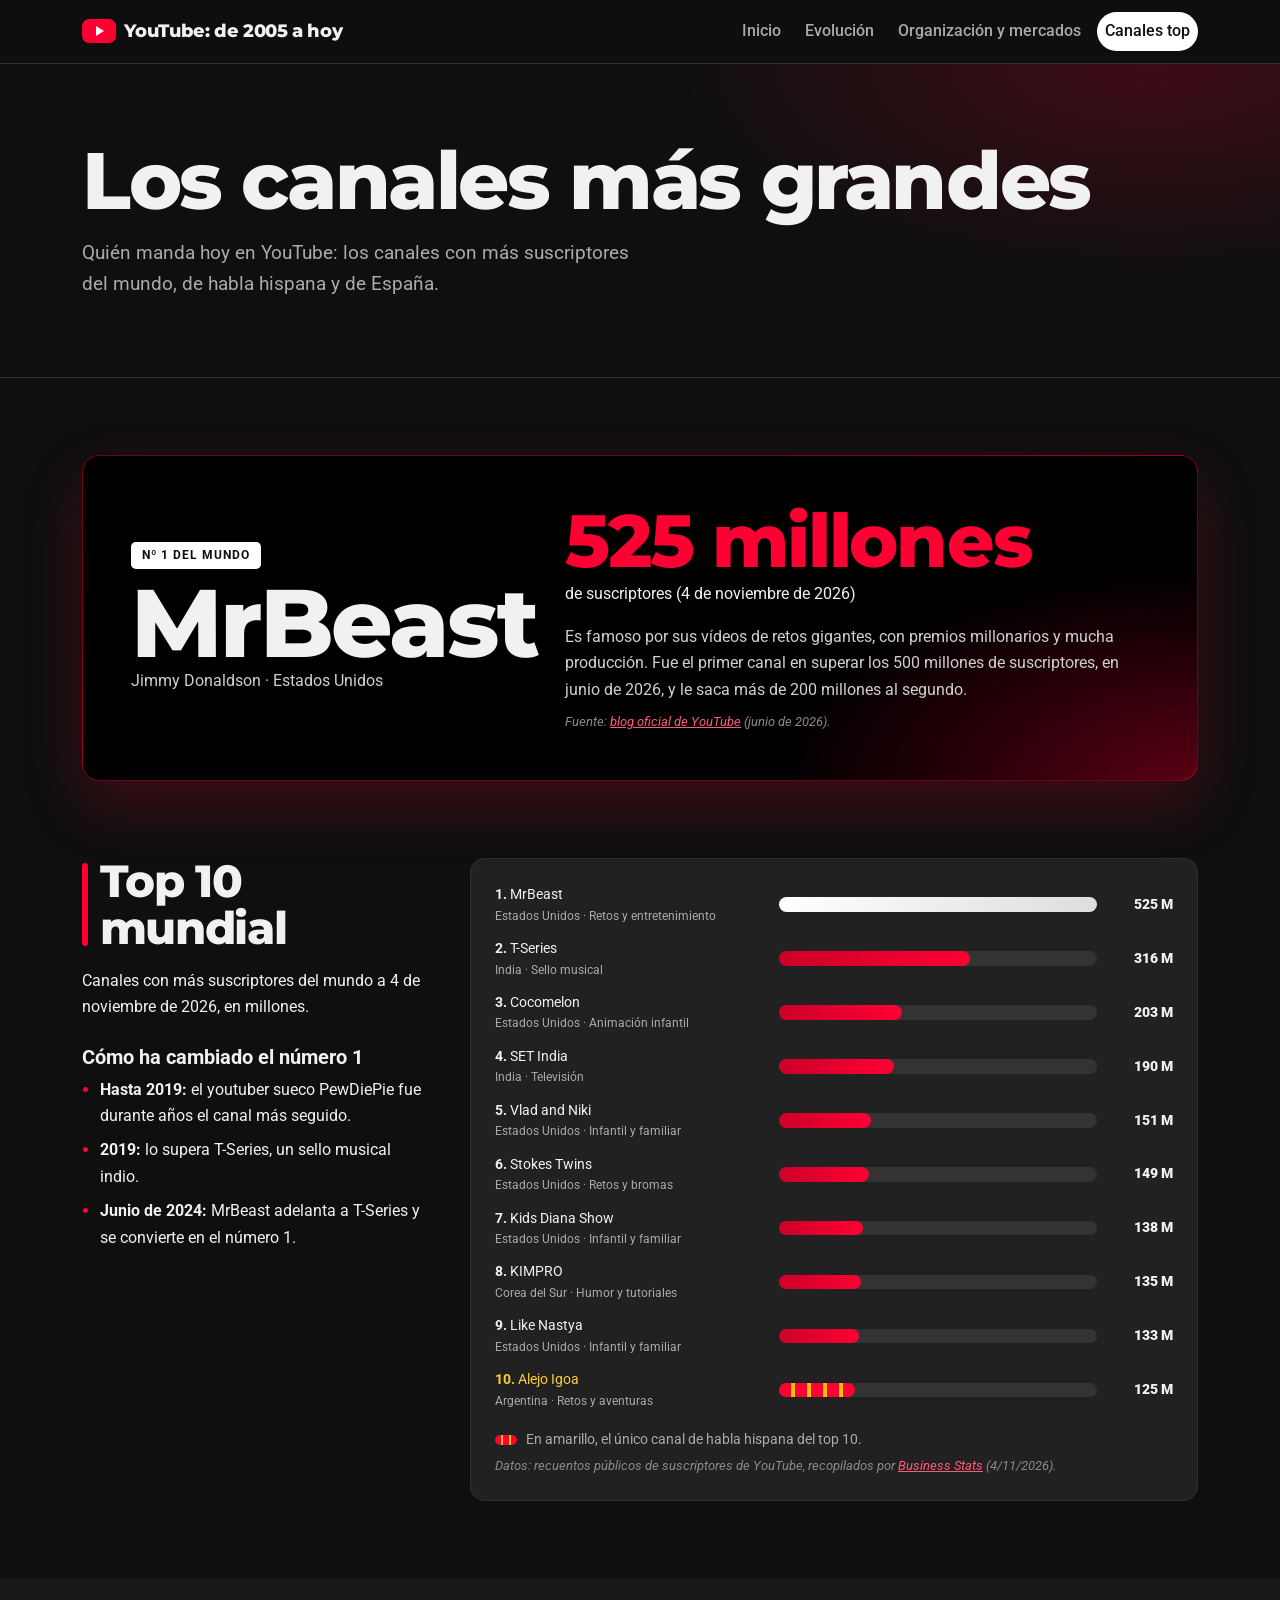
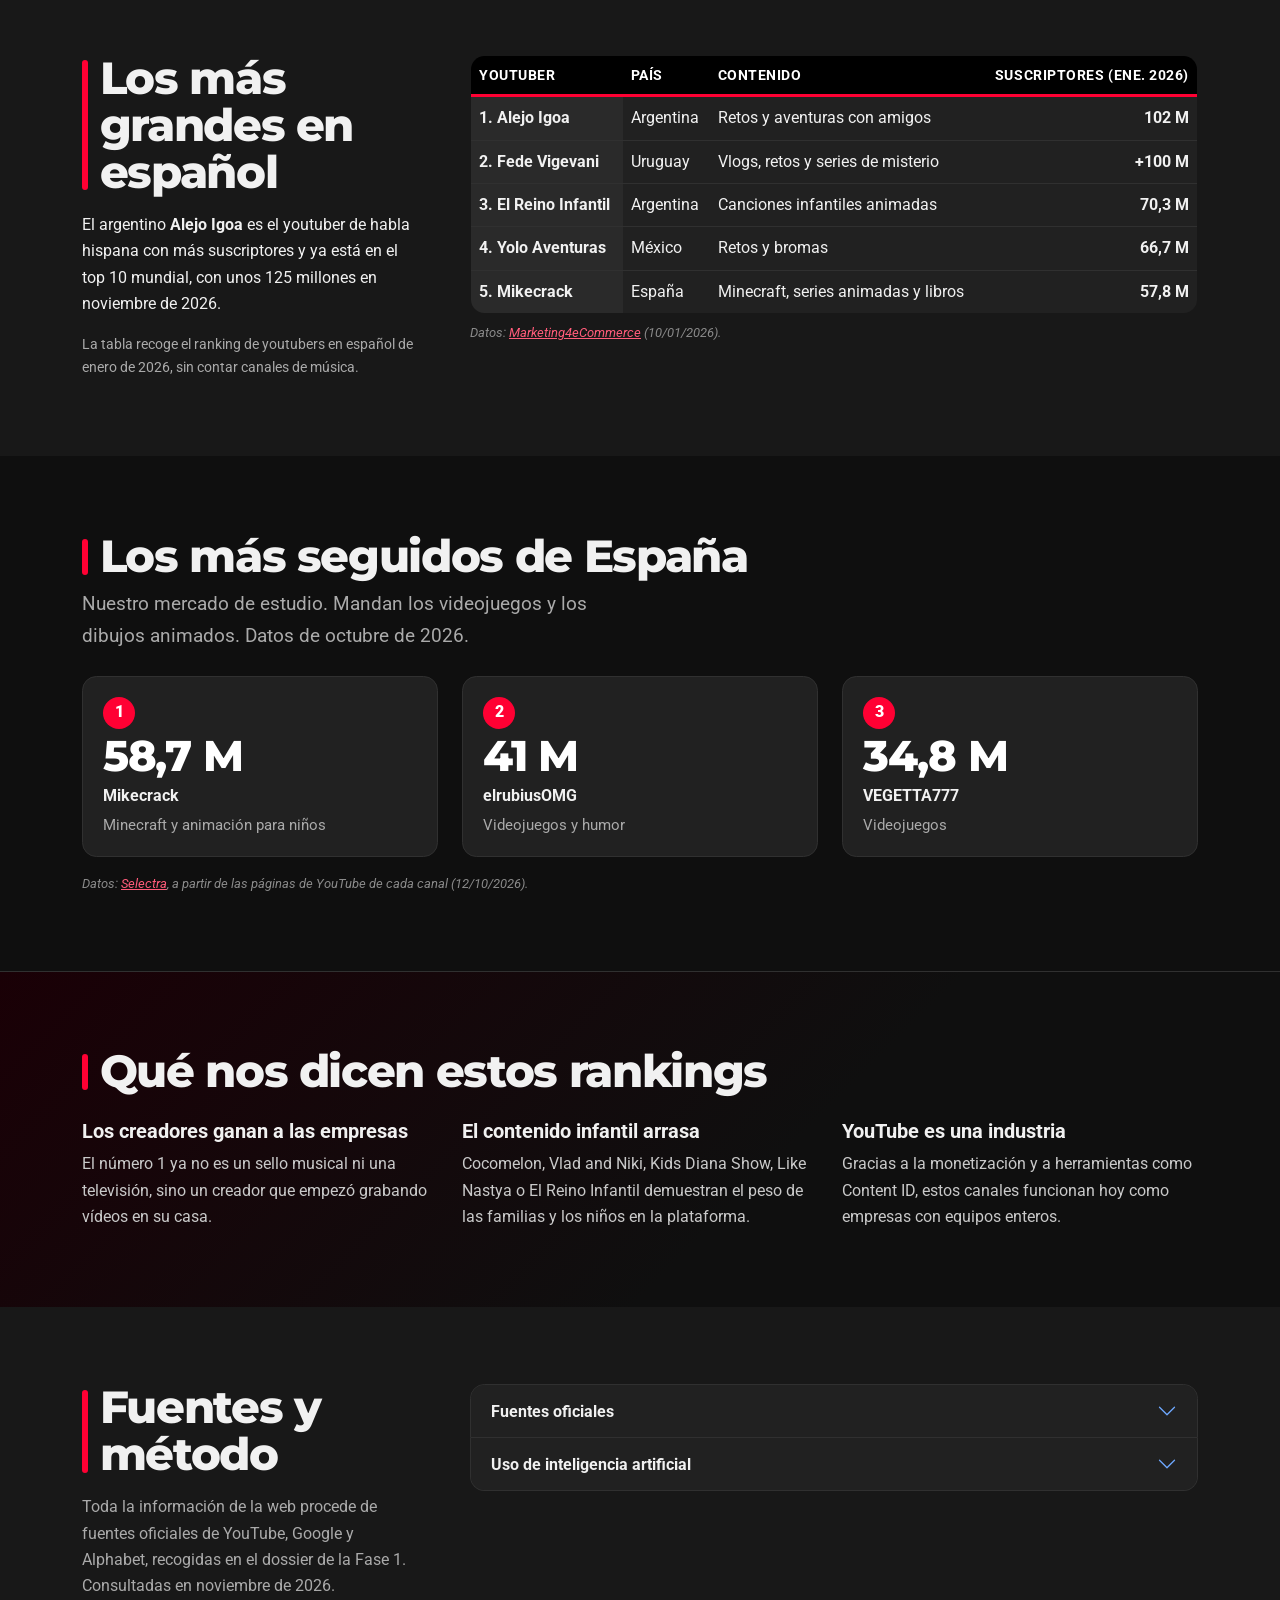
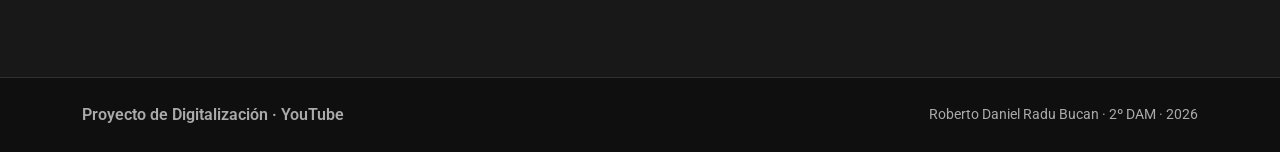
==== canales.html @ c30980f0 "Web del proyecto de Digitalización: YouTube de 2005 a hoy - Páginas: Inicio, Evolución, Organización" ====
<!doctype html>
<html lang="es" data-bs-theme="dark">
<head>
  <meta charset="utf-8">
  <meta name="viewport" content="width=device-width, initial-scale=1">
  <meta name="description" content="Los canales de YouTube con más suscriptores del mundo, en español y en España en 2026.">
  <title>Canales top | YouTube: de 2005 a hoy</title>
  <!-- Primero Bootstrap, después los estilos del proyecto. -->
  <link href="https://cdn.jsdelivr.net/npm/bootstrap@5.3.9/dist/css/bootstrap.min.css"
        rel="stylesheet" integrity="sha384-yEPZ7jP9S0QKiUQ0m3jjsO4ProIW7wvR9gXkI7JOGa2XVsw53Yke2bsdkBbjmmiX"
        crossorigin="anonymous">
  <!-- Tipografías: Montserrat para los titulares y Roboto (la de YouTube) para el texto. -->
  <link rel="preconnect" href="https://fonts.googleapis.com">
  <link rel="preconnect" href="https://fonts.gstatic.com" crossorigin>
  <link href="https://fonts.googleapis.com/css2?family=Montserrat:wght@700;800;900&family=Roboto:wght@400;500;700;900&display=swap" rel="stylesheet">
  <link rel="stylesheet" href="css/style.css">
</head>
<body class="d-flex flex-column min-vh-100">
  <a class="visually-hidden-focusable skip-link" href="#contenido">Saltar al contenido</a>

  <!-- Navegación común. Bootstrap controla el menú plegable en móviles. -->
  <nav class="navbar navbar-expand-md fixed-top site-nav" aria-label="Navegación principal">
    <div class="container">
      <a class="navbar-brand brand" href="index.html">
        <span class="brand-mark" aria-hidden="true"></span> YouTube: de 2005 a hoy
      </a>
      <button class="navbar-toggler" type="button" data-bs-toggle="collapse"
              data-bs-target="#menuPrincipal" aria-controls="menuPrincipal"
              aria-expanded="false" aria-label="Mostrar u ocultar la navegación">
        <span class="navbar-toggler-icon"></span>
      </button>
      <div class="collapse navbar-collapse" id="menuPrincipal">
        <ul class="navbar-nav ms-auto gap-md-2">
          <li class="nav-item"><a class="nav-link" href="index.html">Inicio</a></li>
          <li class="nav-item"><a class="nav-link" href="evolucion.html">Evolución</a></li>
          <li class="nav-item"><a class="nav-link" href="organizacion.html">Organización y mercados</a></li>
          <li class="nav-item"><a class="nav-link active" href="canales.html" aria-current="page">Canales top</a></li>
        </ul>
      </div>
    </div>
  </nav>

  <main id="contenido" tabindex="-1">
    <header class="page-intro">
      <div class="container">
        <h1 class="page-title">Los canales más grandes</h1>
        <p class="intro mb-0">
          Quién manda hoy en YouTube: los canales con más suscriptores del mundo, de habla hispana y de España.
        </p>
      </div>
    </header>

    <!-- Número 1 del mundo. -->
    <section class="section-space pb-0" aria-labelledby="titulo-top1">
      <div class="container">
        <div class="top1-card">
          <div class="row g-4 align-items-center">
            <div class="col-lg-5">
              <p class="eyebrow eyebrow-light mb-2">Nº 1 del mundo</p>
              <h2 id="titulo-top1" class="top1-name">MrBeast</h2>
              <p class="top1-sub mb-0">Jimmy Donaldson · Estados Unidos</p>
            </div>
            <div class="col-lg-7">
              <p class="top1-number mb-1">525 millones</p>
              <p class="mb-3">de suscriptores (4 de noviembre de 2026)</p>
              <p class="mb-0 top1-text">
                Es famoso por sus vídeos de retos gigantes, con premios millonarios y mucha producción. Fue el primer canal
                en superar los 500 millones de suscriptores, en junio de 2026, y le saca más de 200 millones al segundo.
              </p>
              <p class="stat-source mt-2 mb-0">Fuente: <a href="https://blog.youtube/creator-and-artist-stories/mrbeast-500-million-youtube-subscribers/" target="_blank" rel="noopener">blog oficial de YouTube</a> (junio de 2026).</p>
            </div>
          </div>
        </div>
      </div>
    </section>

    <!-- Top 10 mundial. -->
    <section class="section-space" aria-labelledby="titulo-mundo">
      <div class="container">
        <div class="row g-4 g-lg-5">
          <div class="col-lg-4">
            <h2 id="titulo-mundo" class="section-title mb-3">Top 10 mundial</h2>
            <p>Canales con más suscriptores del mundo a 4 de noviembre de 2026, en millones.</p>
            <h3 class="h5 fw-bold mt-4">Cómo ha cambiado el número 1</h3>
            <ul class="history-list">
              <li><b>Hasta 2019:</b> el youtuber sueco PewDiePie fue durante años el canal más seguido.</li>
              <li><b>2019:</b> lo supera T-Series, un sello musical indio.</li>
              <li><b>Junio de 2024:</b> MrBeast adelanta a T-Series y se convierte en el número 1.</li>
            </ul>
          </div>
          <div class="col-lg-8">
            <div class="chart-card">
            <div class="bar-row bar-row-wide bar-top">
              <span class="bar-label"><b>1.</b> MrBeast <small>Estados Unidos · Retos y entretenimiento</small></span>
              <div class="bar-track" role="img" aria-label="MrBeast: 525 millones"><div class="bar-fill" style="width:100.0%"></div></div>
              <span class="bar-value">525 M</span>
            </div>
            <div class="bar-row bar-row-wide">
              <span class="bar-label"><b>2.</b> T-Series <small>India · Sello musical</small></span>
              <div class="bar-track" role="img" aria-label="T-Series: 316 millones"><div class="bar-fill" style="width:60.2%"></div></div>
              <span class="bar-value">316 M</span>
            </div>
            <div class="bar-row bar-row-wide">
              <span class="bar-label"><b>3.</b> Cocomelon <small>Estados Unidos · Animación infantil</small></span>
              <div class="bar-track" role="img" aria-label="Cocomelon: 203 millones"><div class="bar-fill" style="width:38.7%"></div></div>
              <span class="bar-value">203 M</span>
            </div>
            <div class="bar-row bar-row-wide">
              <span class="bar-label"><b>4.</b> SET India <small>India · Televisión</small></span>
              <div class="bar-track" role="img" aria-label="SET India: 190 millones"><div class="bar-fill" style="width:36.2%"></div></div>
              <span class="bar-value">190 M</span>
            </div>
            <div class="bar-row bar-row-wide">
              <span class="bar-label"><b>5.</b> Vlad and Niki <small>Estados Unidos · Infantil y familiar</small></span>
              <div class="bar-track" role="img" aria-label="Vlad and Niki: 151 millones"><div class="bar-fill" style="width:28.8%"></div></div>
              <span class="bar-value">151 M</span>
            </div>
            <div class="bar-row bar-row-wide">
              <span class="bar-label"><b>6.</b> Stokes Twins <small>Estados Unidos · Retos y bromas</small></span>
              <div class="bar-track" role="img" aria-label="Stokes Twins: 149 millones"><div class="bar-fill" style="width:28.4%"></div></div>
              <span class="bar-value">149 M</span>
            </div>
            <div class="bar-row bar-row-wide">
              <span class="bar-label"><b>7.</b> Kids Diana Show <small>Estados Unidos · Infantil y familiar</small></span>
              <div class="bar-track" role="img" aria-label="Kids Diana Show: 138 millones"><div class="bar-fill" style="width:26.3%"></div></div>
              <span class="bar-value">138 M</span>
            </div>
            <div class="bar-row bar-row-wide">
              <span class="bar-label"><b>8.</b> KIMPRO <small>Corea del Sur · Humor y tutoriales</small></span>
              <div class="bar-track" role="img" aria-label="KIMPRO: 135 millones"><div class="bar-fill" style="width:25.7%"></div></div>
              <span class="bar-value">135 M</span>
            </div>
            <div class="bar-row bar-row-wide">
              <span class="bar-label"><b>9.</b> Like Nastya <small>Estados Unidos · Infantil y familiar</small></span>
              <div class="bar-track" role="img" aria-label="Like Nastya: 133 millones"><div class="bar-fill" style="width:25.3%"></div></div>
              <span class="bar-value">133 M</span>
            </div>
            <div class="bar-row bar-row-wide bar-es">
              <span class="bar-label"><b>10.</b> Alejo Igoa <small>Argentina · Retos y aventuras</small></span>
              <div class="bar-track" role="img" aria-label="Alejo Igoa: 125 millones"><div class="bar-fill" style="width:23.8%"></div></div>
              <span class="bar-value">125 M</span>
            </div>
              <p class="small text-muted-ink mt-3 mb-1"><span class="legend-es" aria-hidden="true"></span> En amarillo, el único canal de habla hispana del top 10.</p>
              <p class="stat-source mb-0">Datos: recuentos públicos de suscriptores de YouTube, recopilados por <a href="https://businesstats.com/?p=7546" target="_blank" rel="noopener">Business Stats</a> (4/11/2026).</p>
            </div>
          </div>
        </div>
      </div>
    </section>

    <!-- Habla hispana. -->
    <section class="section-space section-alt" aria-labelledby="titulo-es">
      <div class="container">
        <div class="row g-4 g-lg-5">
          <div class="col-lg-4">
            <h2 id="titulo-es" class="section-title mb-3">Los más grandes en español</h2>
            <p>
              El argentino <b>Alejo Igoa</b> es el youtuber de habla hispana con más suscriptores y ya está en el top 10 mundial,
              con unos 125 millones en noviembre de 2026.
            </p>
            <p class="small text-muted-ink mb-0">La tabla recoge el ranking de youtubers en español de enero de 2026, sin contar canales de música.</p>
          </div>
          <div class="col-lg-8">
            <div class="table-responsive">
              <table class="table compare-table align-middle mb-0">
                <thead><tr><th scope="col">Youtuber</th><th scope="col">País</th><th scope="col">Contenido</th><th scope="col" class="text-end">Suscriptores (ene. 2026)</th></tr></thead>
                <tbody>
              <tr><th scope="row">1. Alejo Igoa</th><td>Argentina</td><td>Retos y aventuras con amigos</td><td class="text-end fw-bold">102 M</td></tr>
              <tr><th scope="row">2. Fede Vigevani</th><td>Uruguay</td><td>Vlogs, retos y series de misterio</td><td class="text-end fw-bold">+100 M</td></tr>
              <tr><th scope="row">3. El Reino Infantil</th><td>Argentina</td><td>Canciones infantiles animadas</td><td class="text-end fw-bold">70,3 M</td></tr>
              <tr><th scope="row">4. Yolo Aventuras</th><td>México</td><td>Retos y bromas</td><td class="text-end fw-bold">66,7 M</td></tr>
              <tr><th scope="row">5. Mikecrack</th><td>España</td><td>Minecraft, series animadas y libros</td><td class="text-end fw-bold">57,8 M</td></tr>
                </tbody>
              </table>
            </div>
            <p class="stat-source mt-2 mb-0">Datos: <a href="https://marketing4ecommerce.net/top-los-youtubers-en-espanol-con-mas-seguidores-2/" target="_blank" rel="noopener">Marketing4eCommerce</a> (10/01/2026).</p>
          </div>
        </div>
      </div>
    </section>

    <!-- España. -->
    <section class="section-space" aria-labelledby="titulo-espana">
      <div class="container">
        <h2 id="titulo-espana" class="section-title mb-2">Los más seguidos de España</h2>
        <p class="intro mb-4">Nuestro mercado de estudio. Mandan los videojuegos y los dibujos animados. Datos de octubre de 2026.</p>
        <div class="row row-cols-1 row-cols-md-3 g-3 g-lg-4">
          <div class="col">
            <div class="stat-card h-100"><span class="rank-pill">1</span><span class="stat-value">58,7 M</span><span class="fw-bold">Mikecrack</span><span class="stat-label">Minecraft y animación para niños</span></div>
          </div>
          <div class="col">
            <div class="stat-card h-100"><span class="rank-pill">2</span><span class="stat-value">41 M</span><span class="fw-bold">elrubiusOMG</span><span class="stat-label">Videojuegos y humor</span></div>
          </div>
          <div class="col">
            <div class="stat-card h-100"><span class="rank-pill">3</span><span class="stat-value">34,8 M</span><span class="fw-bold">VEGETTA777</span><span class="stat-label">Videojuegos</span></div>
          </div>
        </div>
        <p class="stat-source mt-3 mb-0">Datos: <a href="https://selectra.es/internet-telefono/noticias/youtube-2026-espana-canales-mas-suscriptores" target="_blank" rel="noopener">Selectra</a>, a partir de las páginas de YouTube de cada canal (12/10/2026).</p>
      </div>
    </section>

    <!-- Conclusión relacionada con el proyecto. -->
    <section class="section-space section-dark" aria-labelledby="titulo-claves">
      <div class="container">
        <h2 id="titulo-claves" class="section-title mb-4">Qué nos dicen estos rankings</h2>
        <div class="row row-cols-1 row-cols-md-3 g-4">
          <div class="col"><h3 class="h5 fw-bold">Los creadores ganan a las empresas</h3><p class="mb-0">El número 1 ya no es un sello musical ni una televisión, sino un creador que empezó grabando vídeos en su casa.</p></div>
          <div class="col"><h3 class="h5 fw-bold">El contenido infantil arrasa</h3><p class="mb-0">Cocomelon, Vlad and Niki, Kids Diana Show, Like Nastya o El Reino Infantil demuestran el peso de las familias y los niños en la plataforma.</p></div>
          <div class="col"><h3 class="h5 fw-bold">YouTube es una industria</h3><p class="mb-0">Gracias a la monetización y a herramientas como Content ID, estos canales funcionan hoy como empresas con equipos enteros.</p></div>
        </div>
      </div>
    </section>

    <!-- Fuentes y uso de la IA (antes en fuentes.html), plegados para no alargar la página. -->
    <section id="fuentes" class="section-space section-alt" aria-labelledby="titulo-fuentes">
      <div class="container">
        <div class="row g-4 g-lg-5">
          <div class="col-lg-4">
            <h2 id="titulo-fuentes" class="section-title mb-3">Fuentes y método</h2>
            <p class="text-muted-ink mb-0">
              Toda la información de la web procede de fuentes oficiales de YouTube, Google y Alphabet, recogidas en el
              dossier de la Fase 1. Consultadas en noviembre de 2026.
            </p>
          </div>
          <div class="col-lg-8">
            <div class="accordion service-accordion" id="acordeonFuentes">
              <div class="accordion-item">
                <h3 class="accordion-header">
                  <button class="accordion-button collapsed" type="button" data-bs-toggle="collapse"
                          data-bs-target="#panelFuentes" aria-expanded="false" aria-controls="panelFuentes">
                    Fuentes oficiales
                  </button>
                </h3>
                <div id="panelFuentes" class="accordion-collapse collapse" data-bs-parent="#acordeonFuentes">
                  <div class="accordion-body p-0">
                    <div class="table-responsive">
                      <table class="table compare-table align-middle mb-0">
                        <thead><tr><th scope="col">Nº</th><th scope="col">Fuente</th><th scope="col">Usada para</th></tr></thead>
                        <tbody>
                          <tr><td>F1</td><td><a href="https://about.youtube/" target="_blank" rel="noopener">About YouTube</a></td><td>Misión y productos</td></tr>
                          <tr><td>F2</td><td><a href="https://www.youtube.com/howyoutubeworks/" target="_blank" rel="noopener">How YouTube Works</a></td><td>Funcionamiento, políticas y recomendaciones</td></tr>
                          <tr><td>F3</td><td><a href="https://blog.youtube/press/" target="_blank" rel="noopener">Blog oficial de YouTube – Prensa</a></td><td>Países e idiomas</td></tr>
                          <tr><td>F4</td><td><a href="https://support.google.com/youtube/answer/2797370?hl=es" target="_blank" rel="noopener">Ayuda de YouTube – Cómo funciona Content ID</a></td><td>Hito Content ID</td></tr>
                          <tr><td>F5</td><td><a href="https://www.youtube.com/howyoutubeworks/copyright/" target="_blank" rel="noopener">How YouTube Works – Copyright</a></td><td>Hito Content ID</td></tr>
                          <tr><td>F6</td><td><a href="http://youtube-eng.googleblog.com/2015/01/youtube-now-defaults-to-html5_27.html" target="_blank" rel="noopener">YouTube Engineering Blog – YouTube now defaults to HTML5 (2015)</a></td><td>Hito HTML5</td></tr>
                          <tr><td>F7</td><td><a href="https://research.google/pubs/deep-neural-networks-for-youtube-recommendations/" target="_blank" rel="noopener">Google Research – Deep Neural Networks for YouTube Recommendations</a></td><td>Hito recomendaciones con IA</td></tr>
                          <tr><td>F8</td><td><a href="https://blog.youtube/news-and-events/building-youtube-shorts/" target="_blank" rel="noopener">Blog oficial de YouTube – Building YouTube Shorts (2020)</a></td><td>Hito Shorts</td></tr>
                          <tr><td>F9</td><td><a href="https://www.youtube.com/watch?v=jNQXAC9IVRw" target="_blank" rel="noopener">Primer vídeo: «Me at the zoo» (2005)</a></td><td>Orígenes</td></tr>
                          <tr><td>F10</td><td><a href="https://youtu.be/qlzSMFWs0xQ" target="_blank" rel="noopener">Vídeo oficial de YouTube Creators</a></td><td>Servicio actual</td></tr>
                          <tr><td>F11</td><td><a href="https://www.sec.gov/Archives/edgar/data/1652044/000165204426000018/goog-20251231.htm" target="_blank" rel="noopener">Alphabet – Informe anual (Form 10-K), ejercicio 2025</a></td><td>Ingresos por región</td></tr>
                          <tr><td>F12</td><td><a href="https://blog.youtube/creator-and-artist-stories/mrbeast-500-million-youtube-subscribers/" target="_blank" rel="noopener">Blog oficial de YouTube – MrBeast, 500 millones (2026)</a></td><td>Canales top</td></tr>
                        </tbody>
                      </table>
                    </div>
                  </div>
                </div>
              </div>
              <div class="accordion-item">
                <h3 class="accordion-header">
                  <button class="accordion-button collapsed" type="button" data-bs-toggle="collapse"
                          data-bs-target="#panelIA" aria-expanded="false" aria-controls="panelIA">
                    Uso de inteligencia artificial
                  </button>
                </h3>
                <div id="panelIA" class="accordion-collapse collapse" data-bs-parent="#acordeonFuentes">
                  <div class="accordion-body">
                    <p>La infografía y los dos esquemas se generaron con NotebookLM a partir de las fuentes oficiales y de la tabla de hitos del dossier.</p>
                    <ol class="method-list mb-0">
                      <li><strong>Cargar las fuentes.</strong> Se creó un cuaderno de NotebookLM con las fuentes oficiales y el dossier.</li>
                      <li><strong>Generar.</strong> Se pidió cada recurso en español, con estilo legible y sin añadir datos que no estuvieran en las fuentes.</li>
                      <li><strong>Revisar.</strong> Se compararon fechas, nombres y cifras con el dossier. La IA mezcló fechas, añadió adjetivos y datos que no estaban en las fuentes, cometió erratas y llegó a poner un año imposible (2036).</li>
                      <li><strong>Corregir y regenerar.</strong> Se ajustaron los prompts y se regeneró cada recurso hasta que coincidió con la información verificada.</li>
                    </ol>
                  </div>
                </div>
              </div>
            </div>
          </div>
        </div>
      </div>
    </section>
  </main>

  <!-- Pie común a todas las páginas. -->
  <footer class="site-footer mt-auto">
    <div class="container d-flex flex-wrap align-items-center justify-content-between gap-2">
      <span class="fw-semibold">Proyecto de Digitalización · YouTube</span>
      <small>Roberto Daniel Radu Bucan · 2º DAM · 2026</small>
    </div>
  </footer>

  <!-- El bundle activa los componentes con atributos data-bs-*. -->
  <script src="https://cdn.jsdelivr.net/npm/bootstrap@5.3.9/dist/js/bootstrap.bundle.min.js"
          integrity="sha384-WyOxWvTyr1QaMPfiPJSv76iReVthorl5uWlFtZPyK0IEB0hGzo9y5Bp9mYanr8Bu"
          crossorigin="anonymous"></script>
</body>
</html>
---- css/style.css ----
/* =========================================================
   Tema «YouTube modo oscuro» para el proyecto de YouTube.
   Basado en la plantilla de la asignatura (Bootstrap 5.3).
   ========================================================= */
:root {
  --bg: #0f0f0f;          /* Fondo principal, como la app de YouTube en modo oscuro */
  --bg-2: #181818;        /* Fondo de secciones alternas */
  --card: #212121;        /* Tarjetas */
  --card-2: #2a2a2a;
  --ink: #f1f1f1;         /* Texto principal */
  --muted: #aaaaaa;       /* Texto secundario */
  --accent: #ff0033;      /* Rojo YouTube */
  --accent-dark: #cc0029;
  --border: #303030;
  --nav-height: 4rem;
  --font-text: "Roboto", system-ui, sans-serif;
  --font-display: "Montserrat", "Roboto", system-ui, sans-serif;
  --bs-body-bg: var(--bg);
  --bs-body-color: var(--ink);
}

body {
  padding-top: var(--nav-height);
  background: var(--bg);
  color: var(--ink);
  font-family: var(--font-text);
  line-height: 1.65;
}

a {
  color: #ff5c7a;
}

:focus-visible {
  outline: 3px solid var(--accent);
  outline-offset: 3px;
}

.skip-link {
  position: fixed;
  z-index: 1040;
  top: .5rem;
  left: .5rem;
  padding: .5rem 1rem;
  background: var(--accent);
  color: #fff;
}

/* ---------- Navegación ---------- */
.site-nav {
  min-height: var(--nav-height);
  background: rgb(15 15 15 / 92%);
  backdrop-filter: blur(10px);
  border-bottom: 1px solid var(--border);
}

.brand {
  display: inline-flex;
  align-items: center;
  gap: .55rem;
  color: var(--ink);
  font-family: var(--font-display);
  font-size: 1.15rem;
  font-weight: 800;
  letter-spacing: -.02em;
}

.brand:hover {
  color: #fff;
}

.brand-mark {
  position: relative;
  width: 2.1rem;
  height: 1.5rem;
  border-radius: .45rem;
  background: var(--accent);
}

.brand-mark::after {
  content: "";
  position: absolute;
  top: 50%;
  left: 54%;
  transform: translate(-50%, -50%);
  border-style: solid;
  border-width: .32rem 0 .32rem .55rem;
  border-color: transparent transparent transparent #fff;
}

.site-nav .nav-link {
  padding: .4rem .95rem;
  border-radius: 2rem;
  color: var(--muted);
  font-weight: 500;
}

.site-nav .nav-link:hover {
  background: var(--card-2);
  color: #fff;
}

.site-nav .nav-link.active {
  background: #fff;
  color: #0f0f0f;
}

.site-nav .navbar-toggler {
  border-color: var(--border);
}

.site-nav .navbar-toggler:focus-visible {
  outline: 3px solid var(--accent);
  outline-offset: 2px;
  box-shadow: none;
}

.site-footer {
  padding-block: 1.5rem;
  border-top: 1px solid var(--border);
  background: var(--bg);
  color: var(--muted);
}

/* ---------- Tipografía ---------- */
.hero-title,
.page-title,
.section-title,
.top1-name,
.stat-value,
.top1-number {
  font-family: var(--font-display);
  font-weight: 800;
  letter-spacing: -.03em;
}

.section-title {
  position: relative;
  padding-left: 1.1rem;
  font-size: clamp(1.9rem, 4vw, 2.8rem);
  line-height: 1.05;
}

/* Barra roja a la izquierda de cada título de sección. */
.section-title::before {
  content: "";
  position: absolute;
  top: .12em;
  bottom: .12em;
  left: 0;
  width: .35rem;
  border-radius: .2rem;
  background: var(--accent);
}

.intro {
  max-width: 52ch;
  color: var(--muted);
  font-size: clamp(1.05rem, 1.8vw, 1.2rem);
}

.eyebrow {
  display: inline-block;
  padding: .2rem .7rem;
  border-radius: .3rem;
  background: var(--accent);
  color: #fff;
  font-size: .78rem;
  font-weight: 700;
  letter-spacing: .08em;
  text-transform: uppercase;
}

.eyebrow-light {
  background: #fff;
  color: #0f0f0f;
}

.text-muted-ink {
  color: var(--muted);
}

/* ---------- Hero ---------- */
.hero {
  position: relative;
  overflow: hidden;
  padding-block: clamp(3rem, 7vw, 6.5rem);
  background:
    radial-gradient(60rem 30rem at 85% 10%, rgb(255 0 51 / 22%), transparent 60%),
    var(--bg);
}

.hero-title {
  margin: 0;
  font-size: clamp(2.6rem, 5.4vw, 4.4rem);
  line-height: .98;
}

.hero-title span {
  color: var(--accent);
}

.hero-media {
  overflow: hidden;
  border-radius: .9rem;
  background: #000;
  box-shadow: 0 25px 60px rgb(255 0 51 / 18%), 0 0 0 1px var(--border);
}

.hero-media img {
  display: block;
  width: 100%;
  aspect-ratio: 16 / 9;
  object-fit: cover;
}

/* Imitación de la barra del reproductor. */
.player-bar {
  display: flex;
  align-items: center;
  gap: .75rem;
  padding: .65rem .9rem;
  background: #000;
  color: #ddd;
  font-size: .8rem;
}

.player-bar::before {
  content: "";
  border-style: solid;
  border-width: .4rem 0 .4rem .65rem;
  border-color: transparent transparent transparent #fff;
}

.player-progress {
  position: relative;
  flex: 1;
  height: .25rem;
  border-radius: 1rem;
  background: #444;
}

.player-progress::before {
  content: "";
  position: absolute;
  inset: 0 22% 0 0;
  border-radius: 1rem;
  background: var(--accent);
}

.player-progress::after {
  content: "";
  position: absolute;
  top: 50%;
  left: 78%;
  width: .8rem;
  height: .8rem;
  border-radius: 50%;
  background: var(--accent);
  transform: translate(-50%, -50%);
}

/* Chips de filtro, como los de la página de inicio de YouTube. */
.chips {
  display: flex;
  flex-wrap: wrap;
  gap: .5rem;
}

.chips a {
  display: inline-block;
  padding: .35rem .9rem;
  border-radius: .5rem;
  background: var(--card-2);
  color: var(--ink);
  font-size: .9rem;
  font-weight: 500;
  text-decoration: none;
}

.chips a:hover {
  background: #fff;
  color: #0f0f0f;
}

/* ---------- Botones ---------- */
.btn-accent {
  --bs-btn-color: #fff;
  --bs-btn-bg: var(--accent);
  --bs-btn-border-color: var(--accent);
  --bs-btn-hover-color: #fff;
  --bs-btn-hover-bg: var(--accent-dark);
  --bs-btn-hover-border-color: var(--accent-dark);
  --bs-btn-active-color: #fff;
  --bs-btn-active-bg: var(--accent-dark);
  --bs-btn-active-border-color: var(--accent-dark);
  --bs-btn-focus-shadow-rgb: 255, 0, 51;
  --bs-btn-font-weight: 700;
  padding: .65rem 1.3rem;
  border-radius: 2rem;
}

.btn-ghost {
  --bs-btn-color: var(--ink);
  --bs-btn-border-color: #555;
  --bs-btn-hover-color: #0f0f0f;
  --bs-btn-hover-bg: #fff;
  --bs-btn-hover-border-color: #fff;
  --bs-btn-font-weight: 500;
  padding: .65rem 1.3rem;
  border-radius: 2rem;
}

.btn-accent span {
  margin-inline-start: .35rem;
}

/* ---------- Secciones ---------- */
.section-space {
  padding-block: clamp(2.75rem, 6vw, 5rem);
}

.section-alt {
  background: var(--bg-2);
}

.section-dark {
  background: linear-gradient(135deg, #1a0006, #0f0f0f 60%);
  border-top: 1px solid var(--border);
}

.section-dark p {
  color: #c9c9c9;
}

.page-intro {
  padding-block: clamp(3rem, 6vw, 5rem);
  border-bottom: 1px solid var(--border);
  background:
    radial-gradient(50rem 22rem at 90% 0%, rgb(255 0 51 / 20%), transparent 60%),
    var(--bg);
}

.page-title {
  margin-bottom: 1rem;
  font-size: clamp(2.8rem, 7vw, 5rem);
  line-height: 1;
}

/* ---------- Tarjetas ---------- */
.service-card {
  --bs-card-bg: var(--card);
  --bs-card-border-color: var(--border);
  --bs-card-border-radius: .9rem;
  --bs-card-color: var(--ink);
}

.service-card {
  transition: transform .2s ease, box-shadow .2s ease;
}

.service-card:hover {
  transform: translateY(-4px);
  box-shadow: 0 12px 30px rgb(0 0 0 / 45%), inset 0 3px 0 var(--accent);
}

.service-card p {
  color: var(--muted);
}

.service-card strong {
  color: var(--ink);
}

.stat-card {
  display: flex;
  flex-direction: column;
  gap: .35rem;
  padding: 1.25rem;
  border: 1px solid var(--border);
  border-radius: .9rem;
  background: var(--card);
}

.stat-value {
  color: #fff;
  font-size: clamp(2rem, 3.4vw, 2.7rem);
  line-height: 1;
}

.stat-label {
  color: var(--muted);
  font-size: .93rem;
  line-height: 1.4;
}

.stat-source {
  color: #8a8a8a;
  font-size: .8rem;
  font-style: italic;
}

.stat-spain {
  background: linear-gradient(135deg, rgb(170 21 27 / 35%), rgb(241 191 0 / 20%)), var(--card);
}

.mission {
  padding: 1.25rem 1.5rem;
  border: 1px solid var(--border);
  border-left: 4px solid var(--accent);
  border-radius: .6rem;
  background: var(--card);
  font-size: 1.15rem;
  font-weight: 500;
}

.mission footer {
  color: var(--muted);
  font-size: .85rem;
  font-weight: 400;
}

/* ---------- Vídeos e imágenes ---------- */
.video-figure figcaption,
.figure-card figcaption {
  margin-top: .75rem;
  color: var(--muted);
  font-size: .85rem;
  line-height: 1.45;
}

.video-figure .ratio,
.video-frame {
  overflow: hidden;
  border-radius: .9rem;
  box-shadow: 0 0 0 1px var(--border), 0 20px 45px rgb(0 0 0 / 50%);
}

.figure-card {
  padding: .9rem;
  border: 1px solid var(--border);
  border-radius: .9rem;
  background: var(--card);
}

.figure-card img {
  display: block;
  border-radius: .55rem;
  transition: transform .3s ease;
}

.figure-card a:hover img {
  transform: scale(1.01);
}

.figure-card figcaption {
  padding-left: .75rem;
  border-left: 3px solid var(--accent);
}

/* ---------- Acordeón de hitos ---------- */
.service-accordion {
  --bs-accordion-bg: var(--card);
  --bs-accordion-color: var(--ink);
  --bs-accordion-border-color: var(--border);
  --bs-accordion-btn-color: var(--ink);
  --bs-accordion-btn-bg: var(--card);
  --bs-accordion-active-bg: var(--card-2);
  --bs-accordion-active-color: #fff;
  --bs-accordion-btn-focus-box-shadow: inset 0 0 0 2px var(--accent);
  --bs-accordion-border-radius: .9rem;
  --bs-accordion-inner-border-radius: .85rem;
}

.service-accordion .accordion-button {
  font-weight: 700;
}

.service-accordion .accordion-body {
  color: #d5d5d5;
}

.year-tag {
  display: inline-block;
  min-width: 6.5rem;
  margin-right: .75rem;
  padding: .15rem .55rem;
  border-radius: .3rem;
  background: #000;
  color: #fff;
  font-size: .85rem;
  font-weight: 700;
  text-align: center;
  box-shadow: inset 0 -3px 0 var(--accent);
}

.badge-proceso {
  margin-left: .5rem;
  padding: .1rem .55rem;
  border-radius: 1rem;
  background: var(--accent);
  color: #fff;
  font-size: .7rem;
  font-weight: 700;
  white-space: nowrap;
}

.ad-box {
  height: 100%;
  padding: .85rem 1rem;
  border-radius: .6rem;
  font-size: .95rem;
}

.ad-box span {
  display: block;
  margin-bottom: .25rem;
  font-size: .75rem;
  font-weight: 900;
  letter-spacing: .08em;
  text-transform: uppercase;
}

.ad-before {
  border: 1px solid var(--border);
  background: #161616;
}

.ad-before span {
  color: var(--muted);
}

.ad-after {
  border: 1px solid rgb(255 0 51 / 45%);
  background: rgb(255 0 51 / 10%);
}

.ad-after span {
  color: #ff5c7a;
}

/* ---------- Tablas ---------- */
.compare-table {
  --bs-table-bg: var(--card);
  --bs-table-color: var(--ink);
  --bs-table-border-color: var(--border);
  overflow: hidden;
  border: 1px solid var(--border);
  border-radius: .9rem;
}

.compare-table thead th {
  background: #000;
  color: #fff;
  border-bottom: 3px solid var(--accent);
  font-size: .85rem;
  letter-spacing: .04em;
  text-transform: uppercase;
}

.compare-table tbody th {
  background: var(--card-2);
  white-space: nowrap;
}

.compare-table a,
.mission a,
.stat-source a {
  color: #ff5c7a;
}

/* ---------- Organigrama ---------- */
.org-chart {
  display: flex;
  flex-direction: column;
  align-items: center;
  gap: 1.9rem;
}

.org-chart li {
  position: relative;
  display: flex;
  flex-direction: column;
  align-items: center;
  gap: .3rem;
}

.org-chart li + li::before {
  content: "";
  position: absolute;
  top: -1.9rem;
  left: 50%;
  width: 3px;
  height: 1.6rem;
  background: var(--accent);
}

.org-box {
  min-width: 15rem;
  padding: .75rem 1.5rem;
  border: 1px solid var(--border);
  border-radius: .7rem;
  background: var(--card);
  font-family: var(--font-display);
  font-size: 1.2rem;
  font-weight: 800;
  letter-spacing: -.02em;
  text-align: center;
}

.org-main {
  border-color: var(--accent);
  background: var(--accent);
  color: #fff;
  box-shadow: 0 10px 30px rgb(255 0 51 / 30%);
}

.org-chart small {
  color: var(--muted);
}

/* ---------- Gráficos de barras ---------- */
.chart-card {
  padding: 1.5rem;
  border: 1px solid var(--border);
  border-radius: .9rem;
  background: var(--card);
}

.bar-row {
  display: grid;
  grid-template-columns: minmax(8rem, 13rem) 1fr 3.5rem;
  align-items: center;
  gap: .75rem;
  margin-bottom: .65rem;
  font-size: .9rem;
}

.bar-track {
  height: .9rem;
  border-radius: 1rem;
  background: #333;
}

.bar-fill {
  height: 100%;
  border-radius: 1rem;
  background: linear-gradient(90deg, var(--accent-dark), var(--accent));
}

.bar-value {
  font-weight: 900;
  text-align: right;
}

/* ---------- Página «Canales top» ---------- */
.top1-card {
  position: relative;
  overflow: hidden;
  padding: clamp(1.5rem, 4vw, 3rem);
  border: 1px solid rgb(255 0 51 / 45%);
  border-radius: 1.1rem;
  background:
    radial-gradient(40rem 20rem at 100% 100%, rgb(255 0 51 / 35%), transparent 65%),
    #000;
  box-shadow: 0 25px 60px rgb(255 0 51 / 18%);
}

.top1-name {
  margin: 0;
  font-size: clamp(3.2rem, 8vw, 6rem);
  line-height: .95;
}

.top1-sub,
.top1-text {
  color: #cfcfcf;
}

.top1-number {
  color: var(--accent);
  font-size: clamp(2.8rem, 6.5vw, 4.6rem);
  line-height: 1;
}

.bar-row-wide {
  grid-template-columns: minmax(12rem, 17rem) 1fr 4rem;
}

.bar-row-wide .bar-label small {
  display: block;
  color: var(--muted);
  font-size: .75rem;
}

.bar-top .bar-fill {
  background: linear-gradient(90deg, #fff, #ddd);
}

.bar-es .bar-label,
.bar-es .bar-label b {
  color: #ffcc33;
}

.bar-es .bar-fill {
  background: repeating-linear-gradient(90deg, var(--accent) 0 12px, #f1bf00 12px 16px);
}

/* Muestra de color para la leyenda del top 10. */
.legend-es {
  display: inline-block;
  width: 1.4rem;
  height: .6rem;
  margin-right: .35rem;
  border-radius: 1rem;
  background: repeating-linear-gradient(90deg, var(--accent) 0 6px, #f1bf00 6px 8px);
  vertical-align: middle;
}

.rank-pill {
  display: inline-flex;
  align-items: center;
  justify-content: center;
  width: 2rem;
  height: 2rem;
  border-radius: 50%;
  background: var(--accent);
  color: #fff;
  font-weight: 900;
}

.history-list,
.method-list {
  padding-left: 1.1rem;
}

.history-list li,
.method-list li {
  margin-bottom: .5rem;
}

.history-list li::marker,
.method-list li::marker {
  color: var(--accent);
}

/* ---------- Móvil ---------- */
@media (max-width: 575.98px) {
  .bar-row,
  .bar-row-wide {
    grid-template-columns: 1fr 3.5rem;
  }

  .bar-label {
    grid-column: 1 / -1;
  }

  .year-tag {
    min-width: 0;
  }
}

@media (max-width: 767.98px) {
  .site-nav .navbar-collapse {
    max-height: calc(100dvh - var(--nav-height));
    overflow-y: auto;
  }

  .site-nav .navbar-nav {
    padding-block: .5rem;
  }
}
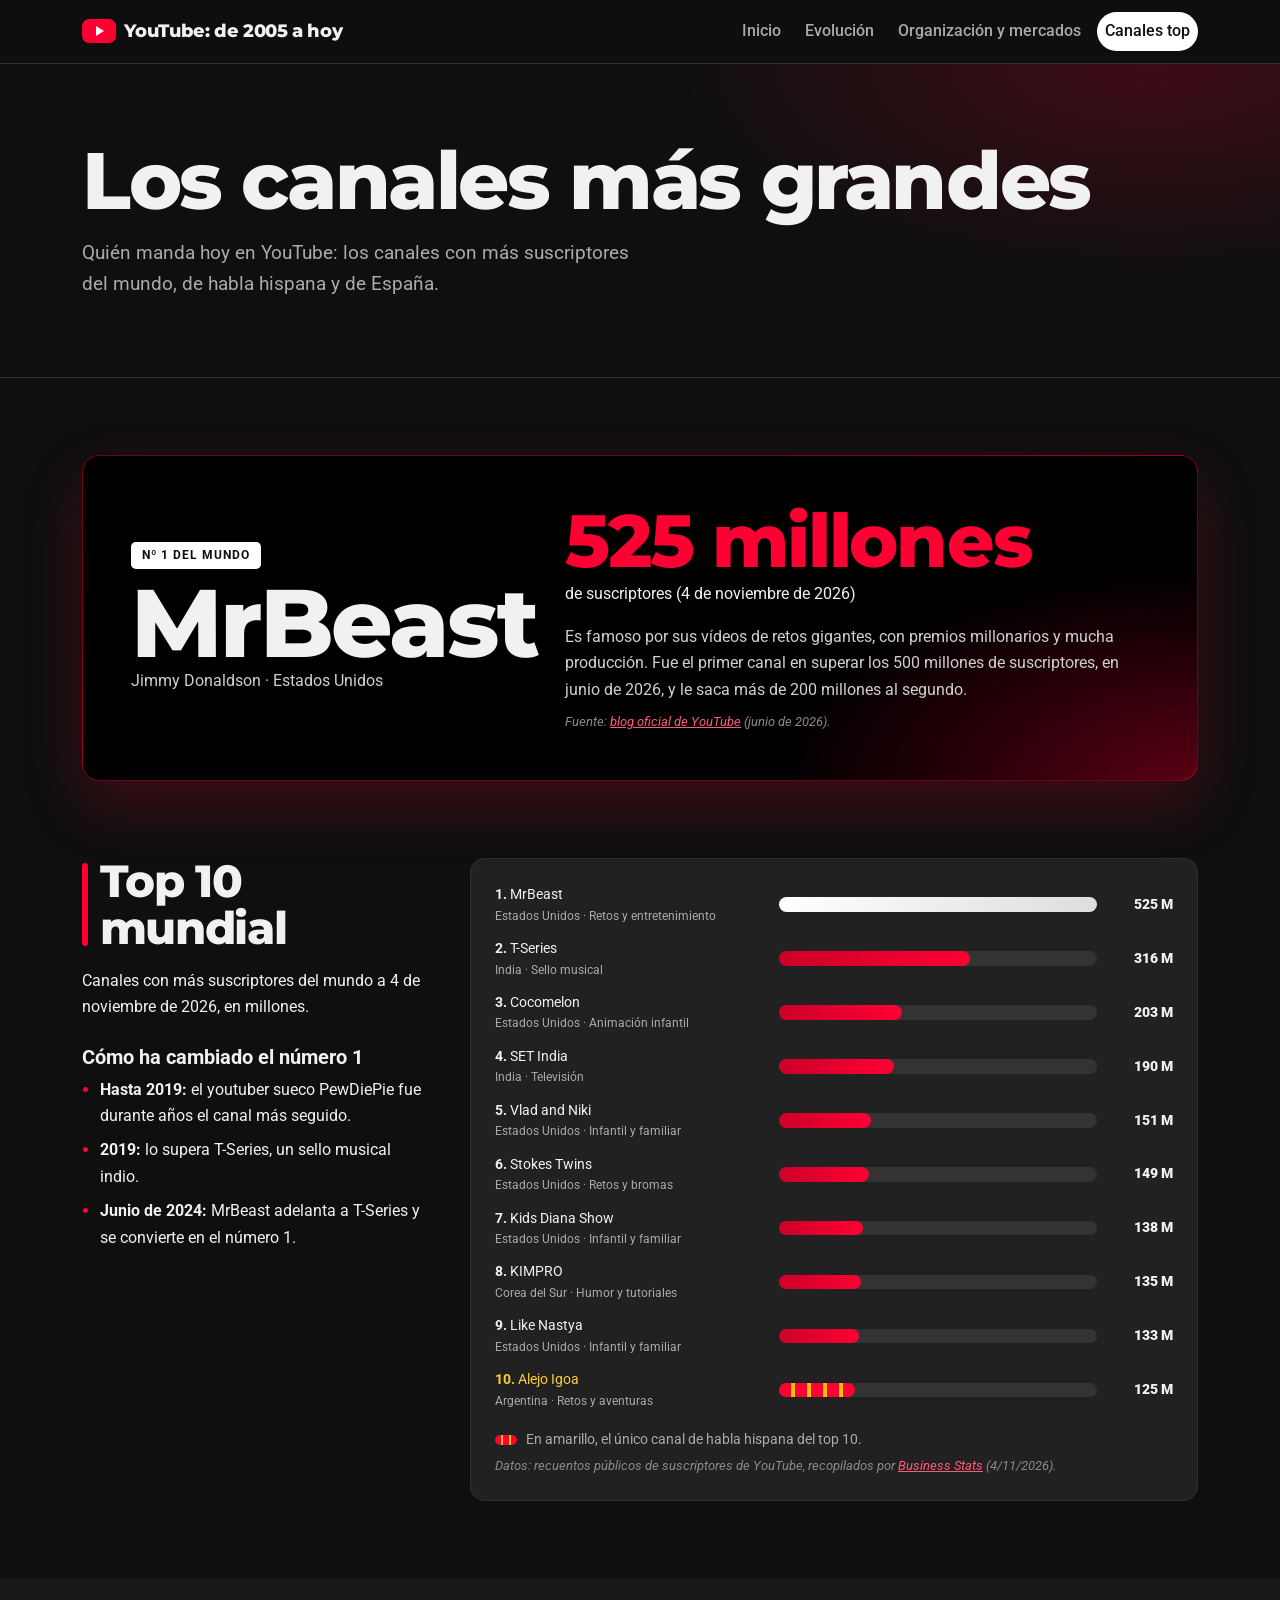
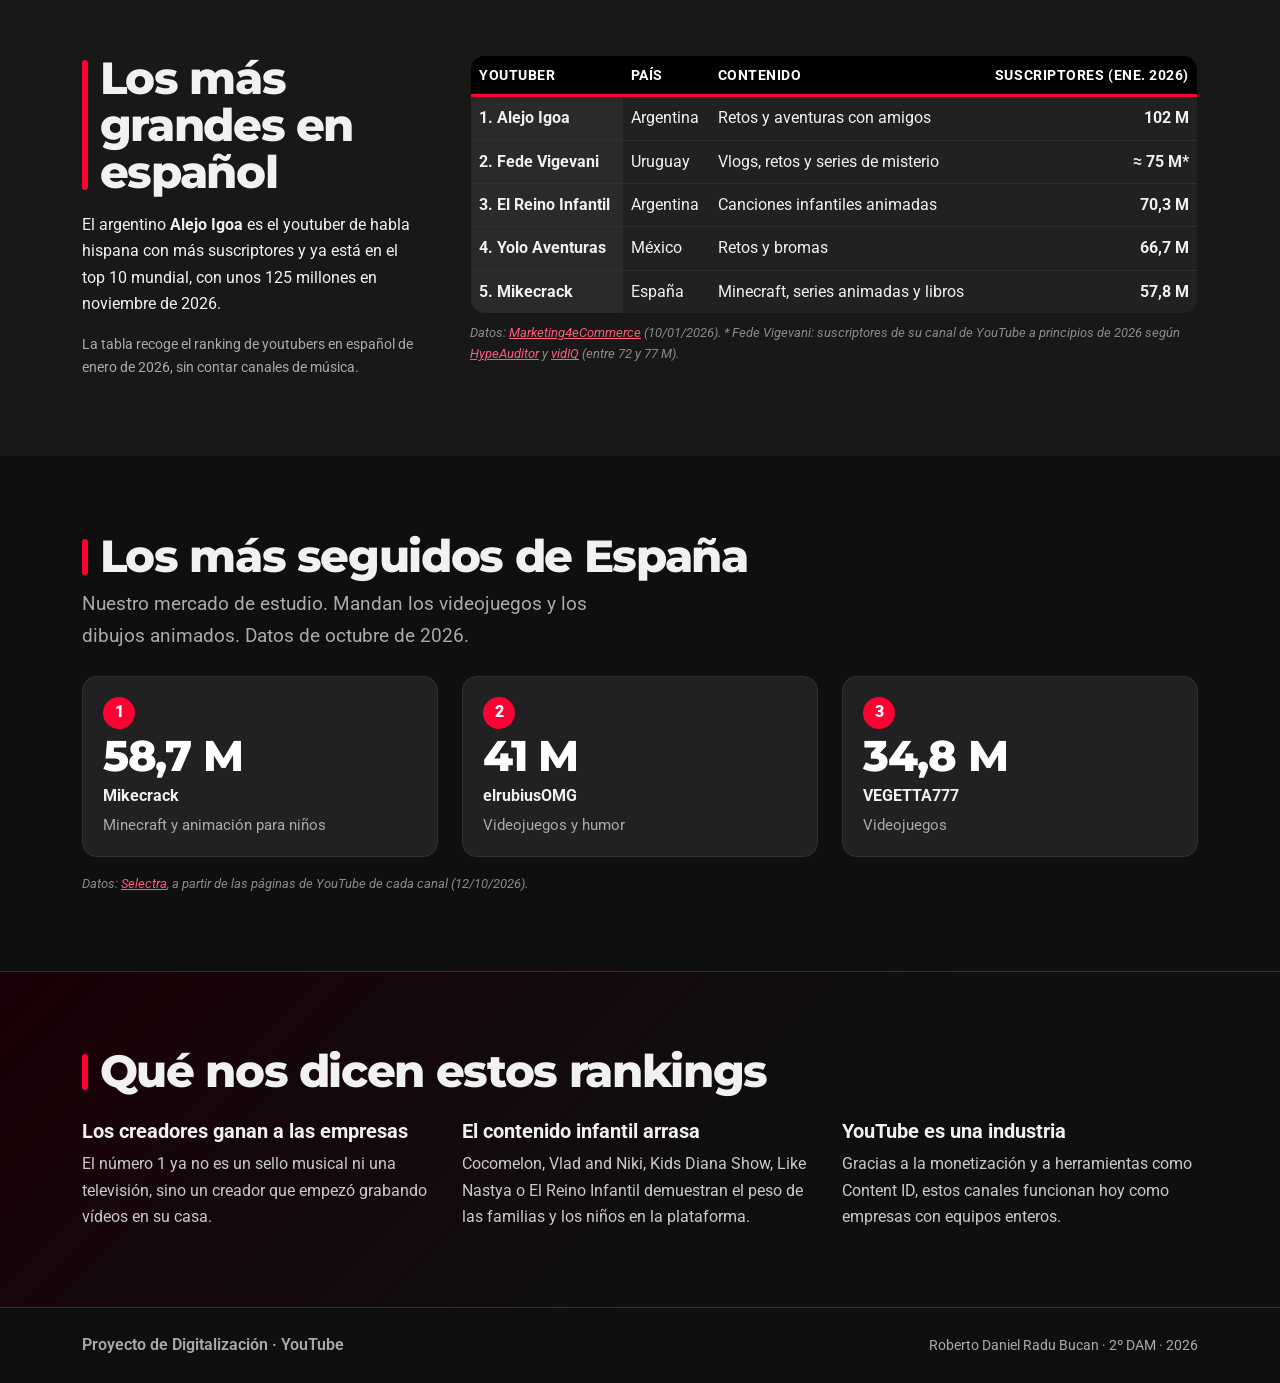
==== commit 26443474: "Cambia el vídeo de Inicio, quita la sección de fuentes y corrige un dato - Nuevo vídeo sobre la evol" ====
--- a/canales.html
+++ b/canales.html
@@ -166,14 +166,15 @@
                 <thead><tr><th scope="col">Youtuber</th><th scope="col">País</th><th scope="col">Contenido</th><th scope="col" class="text-end">Suscriptores (ene. 2026)</th></tr></thead>
                 <tbody>
               <tr><th scope="row">1. Alejo Igoa</th><td>Argentina</td><td>Retos y aventuras con amigos</td><td class="text-end fw-bold">102 M</td></tr>
-              <tr><th scope="row">2. Fede Vigevani</th><td>Uruguay</td><td>Vlogs, retos y series de misterio</td><td class="text-end fw-bold">+100 M</td></tr>
+              <tr><th scope="row">2. Fede Vigevani</th><td>Uruguay</td><td>Vlogs, retos y series de misterio</td><td class="text-end fw-bold">≈ 75 M*</td></tr>
               <tr><th scope="row">3. El Reino Infantil</th><td>Argentina</td><td>Canciones infantiles animadas</td><td class="text-end fw-bold">70,3 M</td></tr>
               <tr><th scope="row">4. Yolo Aventuras</th><td>México</td><td>Retos y bromas</td><td class="text-end fw-bold">66,7 M</td></tr>
               <tr><th scope="row">5. Mikecrack</th><td>España</td><td>Minecraft, series animadas y libros</td><td class="text-end fw-bold">57,8 M</td></tr>
                 </tbody>
               </table>
             </div>
-            <p class="stat-source mt-2 mb-0">Datos: <a href="https://marketing4ecommerce.net/top-los-youtubers-en-espanol-con-mas-seguidores-2/" target="_blank" rel="noopener">Marketing4eCommerce</a> (10/01/2026).</p>
+            <p class="stat-source mt-2 mb-0">Datos: <a href="https://marketing4ecommerce.net/top-los-youtubers-en-espanol-con-mas-seguidores-2/" target="_blank" rel="noopener">Marketing4eCommerce</a> (10/01/2026).
+              * Fede Vigevani: suscriptores de su canal de YouTube a principios de 2026 según <a href="https://hypeauditor.com/top-youtube-all-mexico/most-subscribed/?p=2" target="_blank" rel="noopener">HypeAuditor</a> y <a href="https://vidiq.com/youtube-stats/channel/@fedevigevani/" target="_blank" rel="noopener">vidIQ</a> (entre 72 y 77 M).</p>
           </div>
         </div>
       </div>
@@ -207,75 +208,6 @@
           <div class="col"><h3 class="h5 fw-bold">Los creadores ganan a las empresas</h3><p class="mb-0">El número 1 ya no es un sello musical ni una televisión, sino un creador que empezó grabando vídeos en su casa.</p></div>
           <div class="col"><h3 class="h5 fw-bold">El contenido infantil arrasa</h3><p class="mb-0">Cocomelon, Vlad and Niki, Kids Diana Show, Like Nastya o El Reino Infantil demuestran el peso de las familias y los niños en la plataforma.</p></div>
           <div class="col"><h3 class="h5 fw-bold">YouTube es una industria</h3><p class="mb-0">Gracias a la monetización y a herramientas como Content ID, estos canales funcionan hoy como empresas con equipos enteros.</p></div>
-        </div>
-      </div>
-    </section>
-
-    <!-- Fuentes y uso de la IA (antes en fuentes.html), plegados para no alargar la página. -->
-    <section id="fuentes" class="section-space section-alt" aria-labelledby="titulo-fuentes">
-      <div class="container">
-        <div class="row g-4 g-lg-5">
-          <div class="col-lg-4">
-            <h2 id="titulo-fuentes" class="section-title mb-3">Fuentes y método</h2>
-            <p class="text-muted-ink mb-0">
-              Toda la información de la web procede de fuentes oficiales de YouTube, Google y Alphabet, recogidas en el
-              dossier de la Fase 1. Consultadas en noviembre de 2026.
-            </p>
-          </div>
-          <div class="col-lg-8">
-            <div class="accordion service-accordion" id="acordeonFuentes">
-              <div class="accordion-item">
-                <h3 class="accordion-header">
-                  <button class="accordion-button collapsed" type="button" data-bs-toggle="collapse"
-                          data-bs-target="#panelFuentes" aria-expanded="false" aria-controls="panelFuentes">
-                    Fuentes oficiales
-                  </button>
-                </h3>
-                <div id="panelFuentes" class="accordion-collapse collapse" data-bs-parent="#acordeonFuentes">
-                  <div class="accordion-body p-0">
-                    <div class="table-responsive">
-                      <table class="table compare-table align-middle mb-0">
-                        <thead><tr><th scope="col">Nº</th><th scope="col">Fuente</th><th scope="col">Usada para</th></tr></thead>
-                        <tbody>
-                          <tr><td>F1</td><td><a href="https://about.youtube/" target="_blank" rel="noopener">About YouTube</a></td><td>Misión y productos</td></tr>
-                          <tr><td>F2</td><td><a href="https://www.youtube.com/howyoutubeworks/" target="_blank" rel="noopener">How YouTube Works</a></td><td>Funcionamiento, políticas y recomendaciones</td></tr>
-                          <tr><td>F3</td><td><a href="https://blog.youtube/press/" target="_blank" rel="noopener">Blog oficial de YouTube – Prensa</a></td><td>Países e idiomas</td></tr>
-                          <tr><td>F4</td><td><a href="https://support.google.com/youtube/answer/2797370?hl=es" target="_blank" rel="noopener">Ayuda de YouTube – Cómo funciona Content ID</a></td><td>Hito Content ID</td></tr>
-                          <tr><td>F5</td><td><a href="https://www.youtube.com/howyoutubeworks/copyright/" target="_blank" rel="noopener">How YouTube Works – Copyright</a></td><td>Hito Content ID</td></tr>
-                          <tr><td>F6</td><td><a href="http://youtube-eng.googleblog.com/2015/01/youtube-now-defaults-to-html5_27.html" target="_blank" rel="noopener">YouTube Engineering Blog – YouTube now defaults to HTML5 (2015)</a></td><td>Hito HTML5</td></tr>
-                          <tr><td>F7</td><td><a href="https://research.google/pubs/deep-neural-networks-for-youtube-recommendations/" target="_blank" rel="noopener">Google Research – Deep Neural Networks for YouTube Recommendations</a></td><td>Hito recomendaciones con IA</td></tr>
-                          <tr><td>F8</td><td><a href="https://blog.youtube/news-and-events/building-youtube-shorts/" target="_blank" rel="noopener">Blog oficial de YouTube – Building YouTube Shorts (2020)</a></td><td>Hito Shorts</td></tr>
-                          <tr><td>F9</td><td><a href="https://www.youtube.com/watch?v=jNQXAC9IVRw" target="_blank" rel="noopener">Primer vídeo: «Me at the zoo» (2005)</a></td><td>Orígenes</td></tr>
-                          <tr><td>F10</td><td><a href="https://youtu.be/qlzSMFWs0xQ" target="_blank" rel="noopener">Vídeo oficial de YouTube Creators</a></td><td>Servicio actual</td></tr>
-                          <tr><td>F11</td><td><a href="https://www.sec.gov/Archives/edgar/data/1652044/000165204426000018/goog-20251231.htm" target="_blank" rel="noopener">Alphabet – Informe anual (Form 10-K), ejercicio 2025</a></td><td>Ingresos por región</td></tr>
-                          <tr><td>F12</td><td><a href="https://blog.youtube/creator-and-artist-stories/mrbeast-500-million-youtube-subscribers/" target="_blank" rel="noopener">Blog oficial de YouTube – MrBeast, 500 millones (2026)</a></td><td>Canales top</td></tr>
-                        </tbody>
-                      </table>
-                    </div>
-                  </div>
-                </div>
-              </div>
-              <div class="accordion-item">
-                <h3 class="accordion-header">
-                  <button class="accordion-button collapsed" type="button" data-bs-toggle="collapse"
-                          data-bs-target="#panelIA" aria-expanded="false" aria-controls="panelIA">
-                    Uso de inteligencia artificial
-                  </button>
-                </h3>
-                <div id="panelIA" class="accordion-collapse collapse" data-bs-parent="#acordeonFuentes">
-                  <div class="accordion-body">
-                    <p>La infografía y los dos esquemas se generaron con NotebookLM a partir de las fuentes oficiales y de la tabla de hitos del dossier.</p>
-                    <ol class="method-list mb-0">
-                      <li><strong>Cargar las fuentes.</strong> Se creó un cuaderno de NotebookLM con las fuentes oficiales y el dossier.</li>
-                      <li><strong>Generar.</strong> Se pidió cada recurso en español, con estilo legible y sin añadir datos que no estuvieran en las fuentes.</li>
-                      <li><strong>Revisar.</strong> Se compararon fechas, nombres y cifras con el dossier. La IA mezcló fechas, añadió adjetivos y datos que no estaban en las fuentes, cometió erratas y llegó a poner un año imposible (2036).</li>
-                      <li><strong>Corregir y regenerar.</strong> Se ajustaron los prompts y se regeneró cada recurso hasta que coincidió con la información verificada.</li>
-                    </ol>
-                  </div>
-                </div>
-              </div>
-            </div>
-          </div>
         </div>
       </div>
     </section>
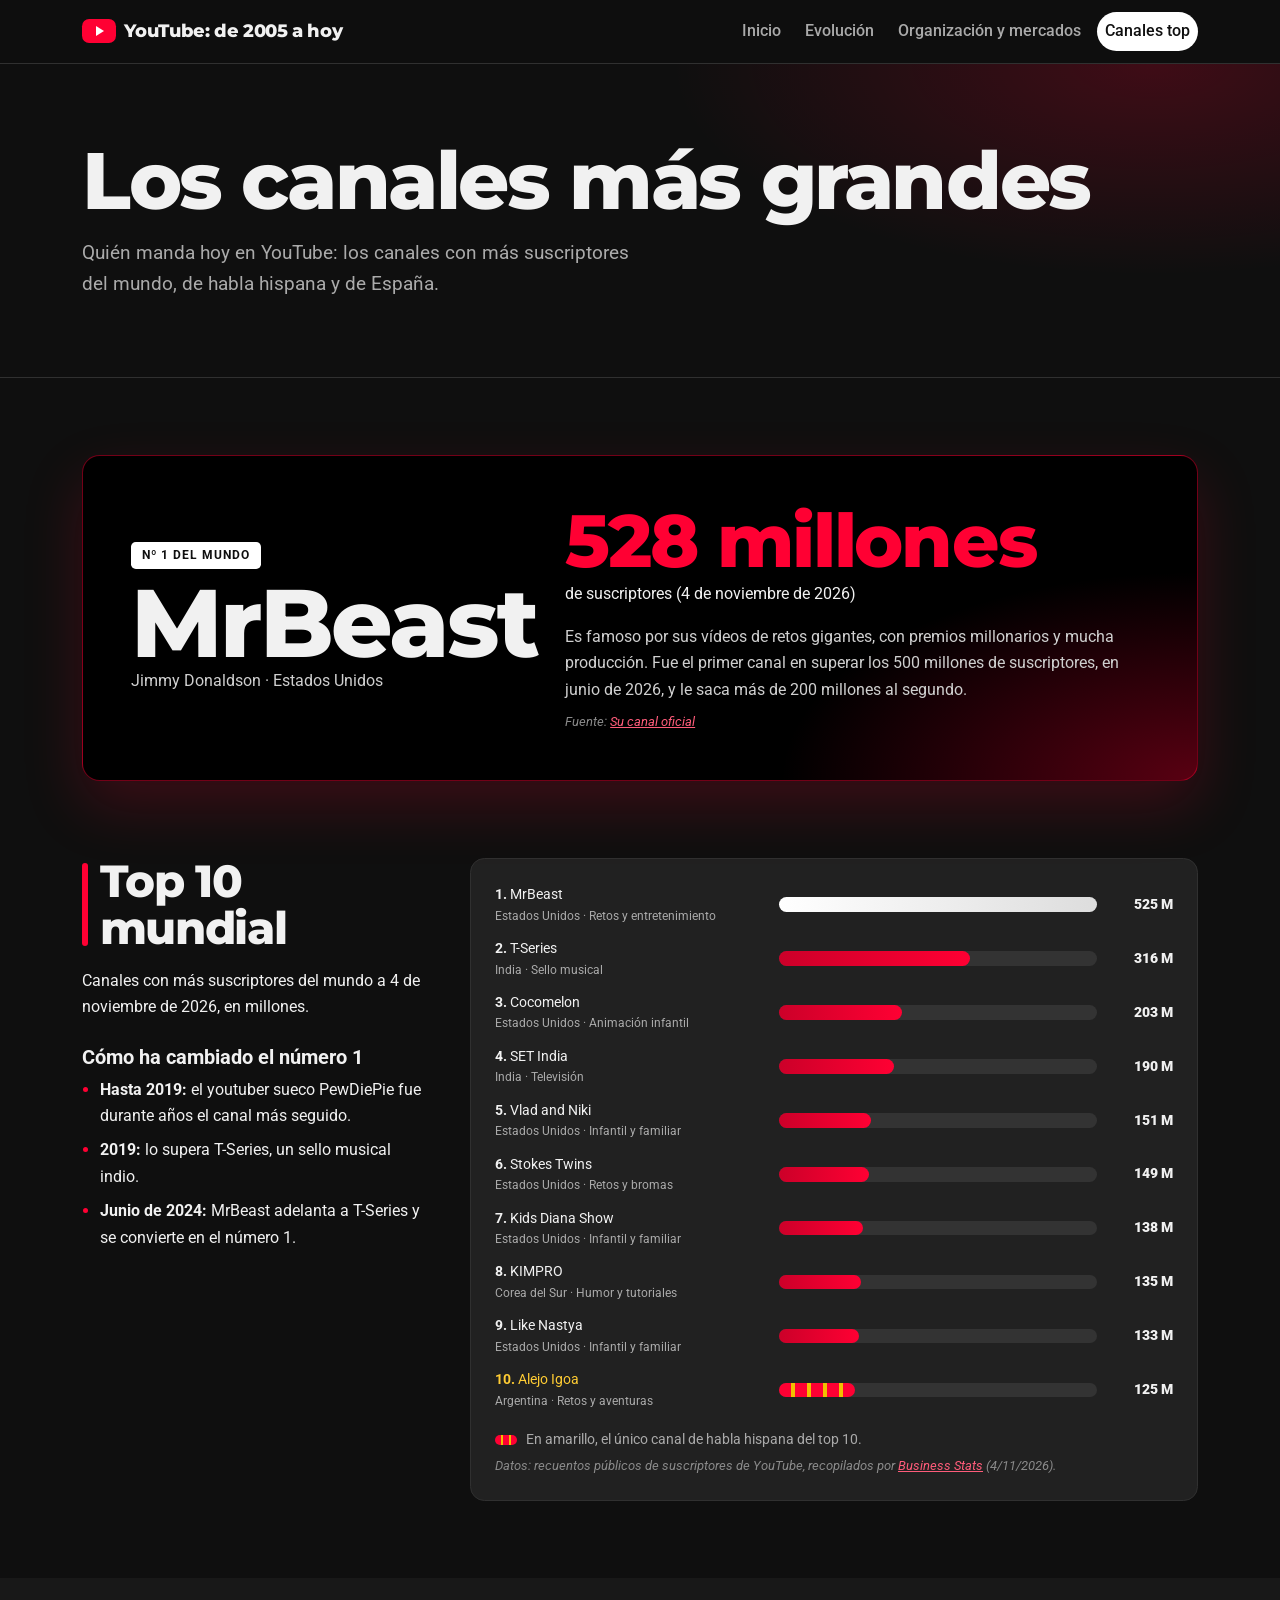
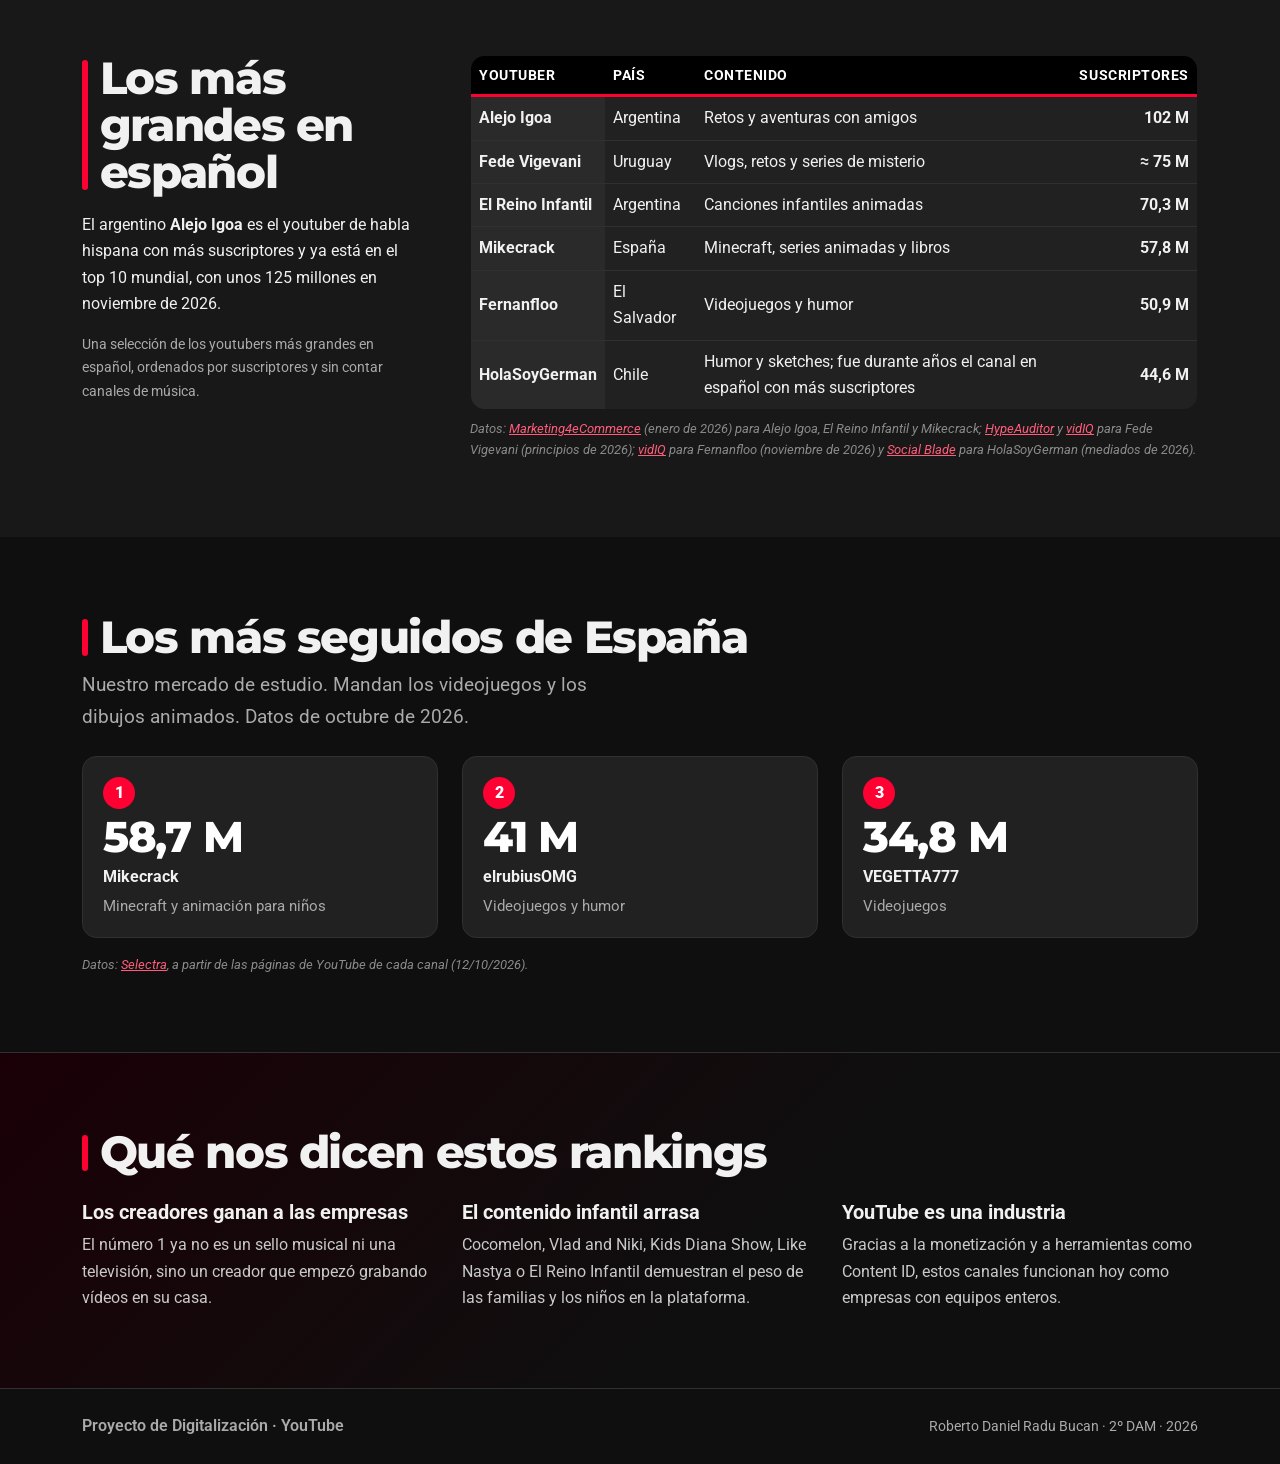
==== commit 4f2d8175: "Canales en español: añade Fernanfloo y HolaSoyGerman - Se sustituye Yolo Aventuras por Fernanfloo y " ====
--- a/canales.html
+++ b/canales.html
@@ -61,13 +61,13 @@
               <p class="top1-sub mb-0">Jimmy Donaldson · Estados Unidos</p>
             </div>
             <div class="col-lg-7">
-              <p class="top1-number mb-1">525 millones</p>
+              <p class="top1-number mb-1">528 millones</p>
               <p class="mb-3">de suscriptores (4 de noviembre de 2026)</p>
               <p class="mb-0 top1-text">
                 Es famoso por sus vídeos de retos gigantes, con premios millonarios y mucha producción. Fue el primer canal
                 en superar los 500 millones de suscriptores, en junio de 2026, y le saca más de 200 millones al segundo.
               </p>
-              <p class="stat-source mt-2 mb-0">Fuente: <a href="https://blog.youtube/creator-and-artist-stories/mrbeast-500-million-youtube-subscribers/" target="_blank" rel="noopener">blog oficial de YouTube</a> (junio de 2026).</p>
+              <p class="stat-source mt-2 mb-0">Fuente: <a href="https://www.youtube.com/@MrBeast" target="_blank" rel="noopener">Su canal oficial</a></p>
             </div>
           </div>
         </div>
@@ -92,7 +92,7 @@
             <div class="chart-card">
             <div class="bar-row bar-row-wide bar-top">
               <span class="bar-label"><b>1.</b> MrBeast <small>Estados Unidos · Retos y entretenimiento</small></span>
-              <div class="bar-track" role="img" aria-label="MrBeast: 525 millones"><div class="bar-fill" style="width:100.0%"></div></div>
+              <div class="bar-track" role="img" aria-label="MrBeast: 528 millones"><div class="bar-fill" style="width:100.0%"></div></div>
               <span class="bar-value">525 M</span>
             </div>
             <div class="bar-row bar-row-wide">
@@ -158,23 +158,26 @@
               El argentino <b>Alejo Igoa</b> es el youtuber de habla hispana con más suscriptores y ya está en el top 10 mundial,
               con unos 125 millones en noviembre de 2026.
             </p>
-            <p class="small text-muted-ink mb-0">La tabla recoge el ranking de youtubers en español de enero de 2026, sin contar canales de música.</p>
+            <p class="small text-muted-ink mb-0">Una selección de los youtubers más grandes en español, ordenados por suscriptores y sin contar canales de música.</p>
           </div>
           <div class="col-lg-8">
             <div class="table-responsive">
               <table class="table compare-table align-middle mb-0">
-                <thead><tr><th scope="col">Youtuber</th><th scope="col">País</th><th scope="col">Contenido</th><th scope="col" class="text-end">Suscriptores (ene. 2026)</th></tr></thead>
+                <thead><tr><th scope="col">Youtuber</th><th scope="col">País</th><th scope="col">Contenido</th><th scope="col" class="text-end">Suscriptores</th></tr></thead>
                 <tbody>
-              <tr><th scope="row">1. Alejo Igoa</th><td>Argentina</td><td>Retos y aventuras con amigos</td><td class="text-end fw-bold">102 M</td></tr>
-              <tr><th scope="row">2. Fede Vigevani</th><td>Uruguay</td><td>Vlogs, retos y series de misterio</td><td class="text-end fw-bold">≈ 75 M*</td></tr>
-              <tr><th scope="row">3. El Reino Infantil</th><td>Argentina</td><td>Canciones infantiles animadas</td><td class="text-end fw-bold">70,3 M</td></tr>
-              <tr><th scope="row">4. Yolo Aventuras</th><td>México</td><td>Retos y bromas</td><td class="text-end fw-bold">66,7 M</td></tr>
-              <tr><th scope="row">5. Mikecrack</th><td>España</td><td>Minecraft, series animadas y libros</td><td class="text-end fw-bold">57,8 M</td></tr>
+              <tr><th scope="row">Alejo Igoa</th><td>Argentina</td><td>Retos y aventuras con amigos</td><td class="text-end fw-bold">102 M</td></tr>
+              <tr><th scope="row">Fede Vigevani</th><td>Uruguay</td><td>Vlogs, retos y series de misterio</td><td class="text-end fw-bold">≈ 75 M</td></tr>
+              <tr><th scope="row">El Reino Infantil</th><td>Argentina</td><td>Canciones infantiles animadas</td><td class="text-end fw-bold">70,3 M</td></tr>
+              <tr><th scope="row">Mikecrack</th><td>España</td><td>Minecraft, series animadas y libros</td><td class="text-end fw-bold">57,8 M</td></tr>
+              <tr><th scope="row">Fernanfloo</th><td>El Salvador</td><td>Videojuegos y humor</td><td class="text-end fw-bold">50,9 M</td></tr>
+              <tr><th scope="row">HolaSoyGerman</th><td>Chile</td><td>Humor y sketches; fue durante años el canal en español con más suscriptores</td><td class="text-end fw-bold">44,6 M</td></tr>
                 </tbody>
               </table>
             </div>
-            <p class="stat-source mt-2 mb-0">Datos: <a href="https://marketing4ecommerce.net/top-los-youtubers-en-espanol-con-mas-seguidores-2/" target="_blank" rel="noopener">Marketing4eCommerce</a> (10/01/2026).
-              * Fede Vigevani: suscriptores de su canal de YouTube a principios de 2026 según <a href="https://hypeauditor.com/top-youtube-all-mexico/most-subscribed/?p=2" target="_blank" rel="noopener">HypeAuditor</a> y <a href="https://vidiq.com/youtube-stats/channel/@fedevigevani/" target="_blank" rel="noopener">vidIQ</a> (entre 72 y 77 M).</p>
+            <p class="stat-source mt-2 mb-0">Datos: <a href="https://marketing4ecommerce.net/top-los-youtubers-en-espanol-con-mas-seguidores-2/" target="_blank" rel="noopener">Marketing4eCommerce</a> (enero de 2026) para Alejo Igoa, El Reino Infantil y Mikecrack;
+              <a href="https://hypeauditor.com/top-youtube-all-mexico/most-subscribed/?p=2" target="_blank" rel="noopener">HypeAuditor</a> y <a href="https://vidiq.com/youtube-stats/channel/@fedevigevani/" target="_blank" rel="noopener">vidIQ</a> para Fede Vigevani (principios de 2026);
+              <a href="https://vidiq.com/youtube-stats/channel/@fernanfloo/" target="_blank" rel="noopener">vidIQ</a> para Fernanfloo (noviembre de 2026) y
+              <a href="https://socialblade.com/youtube/handle/holasoygerman/videos" target="_blank" rel="noopener">Social Blade</a> para HolaSoyGerman (mediados de 2026).</p>
           </div>
         </div>
       </div>
--- a/css/style.css
+++ b/css/style.css
@@ -400,10 +400,6 @@
   font-style: italic;
 }
 
-.stat-spain {
-  background: linear-gradient(135deg, rgb(170 21 27 / 35%), rgb(241 191 0 / 20%)), var(--card);
-}
-
 .mission {
   padding: 1.25rem 1.5rem;
   border: 1px solid var(--border);
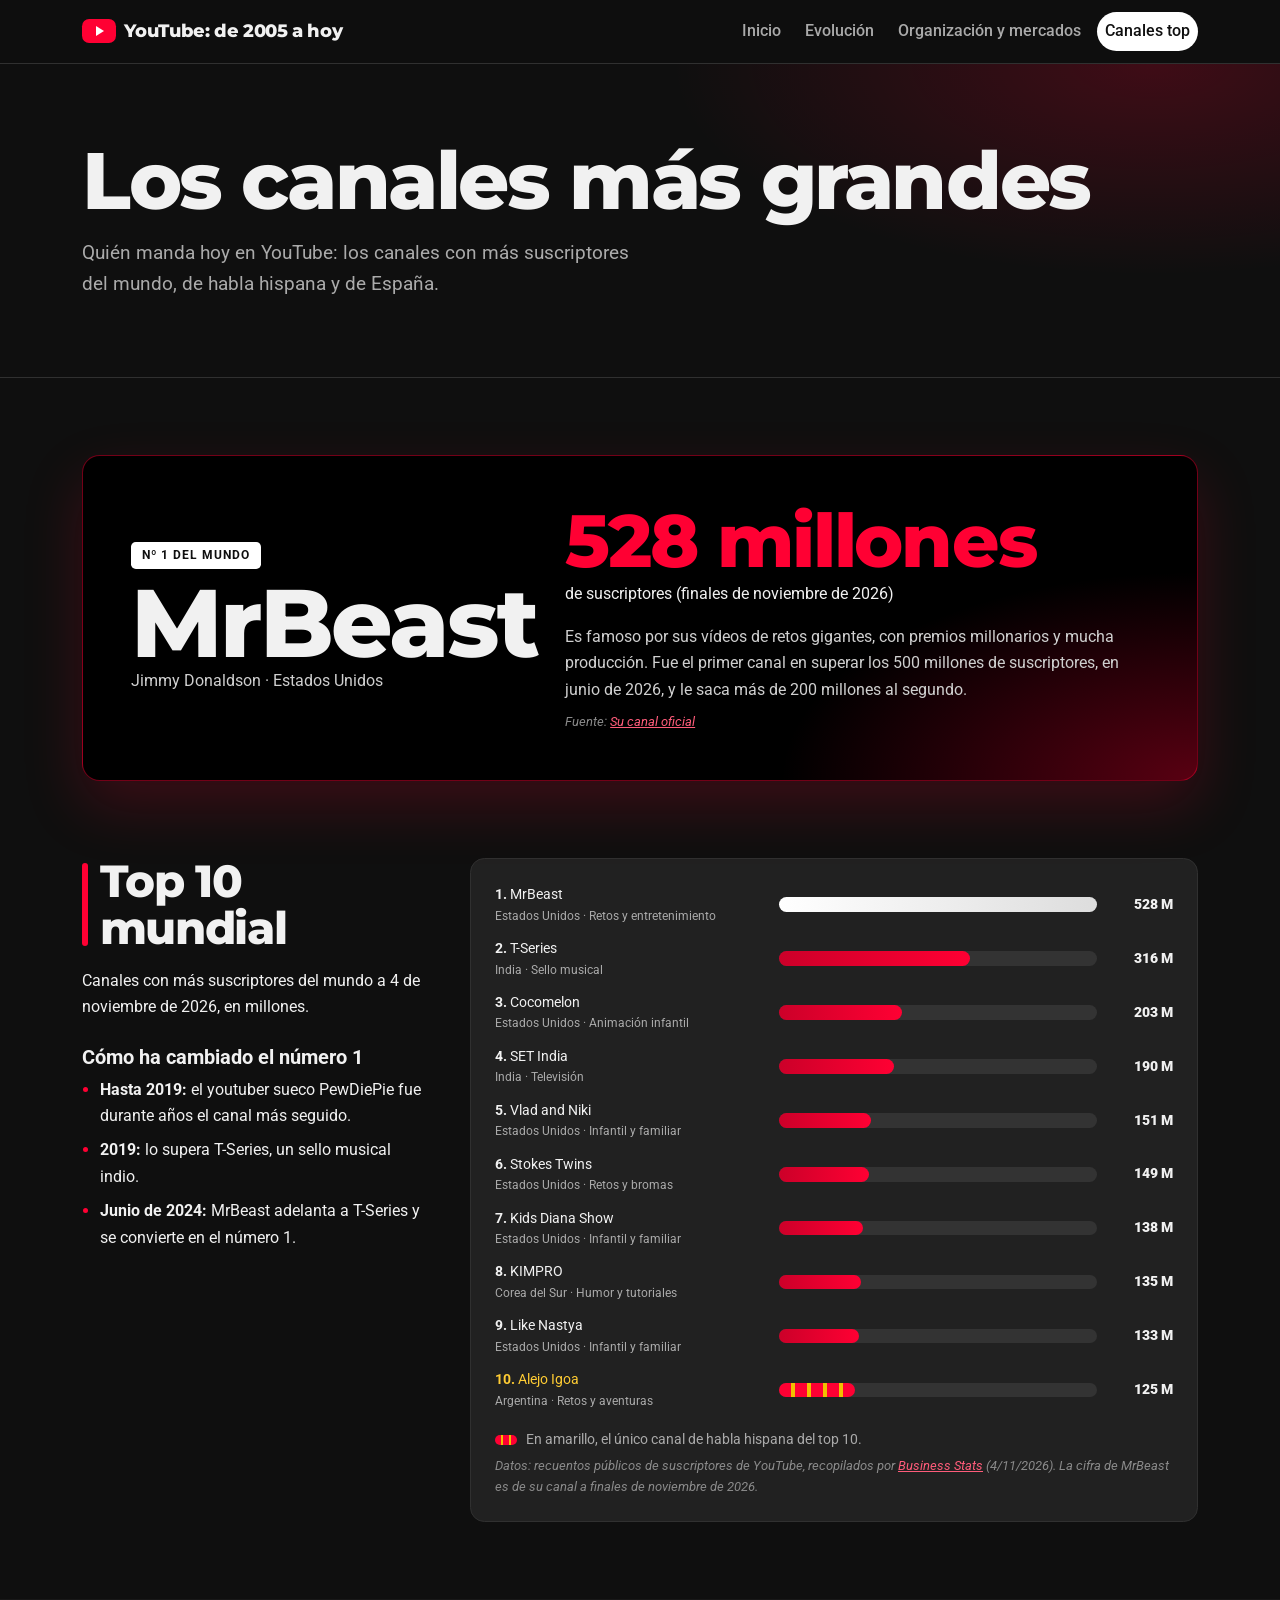
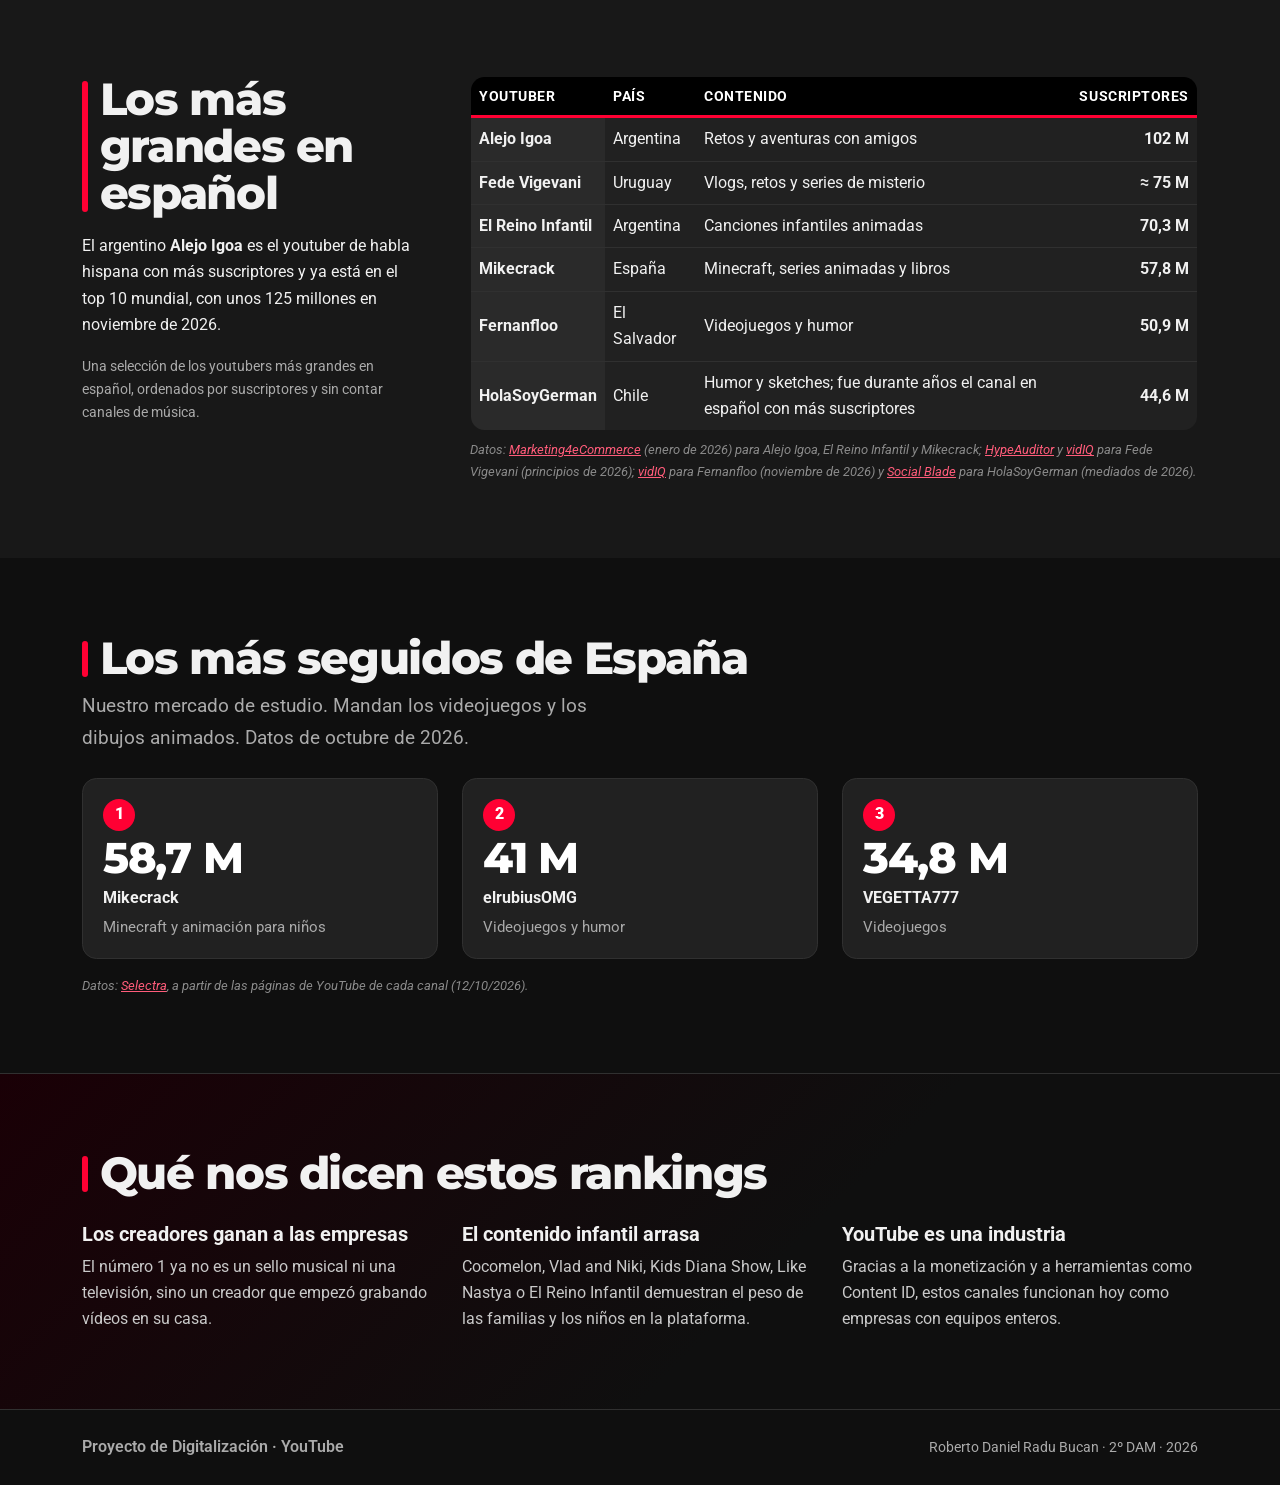
==== commit 35d5118d: "Nombres del CSS en español y fecha del dato de MrBeast - Clases y variables propias del CSS traducid" ====
--- a/canales.html
+++ b/canales.html
@@ -16,13 +16,13 @@
   <link rel="stylesheet" href="css/style.css">
 </head>
 <body class="d-flex flex-column min-vh-100">
-  <a class="visually-hidden-focusable skip-link" href="#contenido">Saltar al contenido</a>
+  <a class="visually-hidden-focusable saltar-contenido" href="#contenido">Saltar al contenido</a>
 
   <!-- Navegación común. Bootstrap controla el menú plegable en móviles. -->
-  <nav class="navbar navbar-expand-md fixed-top site-nav" aria-label="Navegación principal">
+  <nav class="navbar navbar-expand-md fixed-top menu-principal" aria-label="Navegación principal">
     <div class="container">
-      <a class="navbar-brand brand" href="index.html">
-        <span class="brand-mark" aria-hidden="true"></span> YouTube: de 2005 a hoy
+      <a class="navbar-brand logo" href="index.html">
+        <span class="logo-icono" aria-hidden="true"></span> YouTube: de 2005 a hoy
       </a>
       <button class="navbar-toggler" type="button" data-bs-toggle="collapse"
               data-bs-target="#menuPrincipal" aria-controls="menuPrincipal"
@@ -41,33 +41,33 @@
   </nav>
 
   <main id="contenido" tabindex="-1">
-    <header class="page-intro">
-      <div class="container">
-        <h1 class="page-title">Los canales más grandes</h1>
-        <p class="intro mb-0">
+    <header class="cabecera-pagina">
+      <div class="container">
+        <h1 class="titulo-pagina">Los canales más grandes</h1>
+        <p class="introduccion mb-0">
           Quién manda hoy en YouTube: los canales con más suscriptores del mundo, de habla hispana y de España.
         </p>
       </div>
     </header>
 
     <!-- Número 1 del mundo. -->
-    <section class="section-space pb-0" aria-labelledby="titulo-top1">
-      <div class="container">
-        <div class="top1-card">
+    <section class="seccion pb-0" aria-labelledby="titulo-top1">
+      <div class="container">
+        <div class="numero1-tarjeta">
           <div class="row g-4 align-items-center">
             <div class="col-lg-5">
-              <p class="eyebrow eyebrow-light mb-2">Nº 1 del mundo</p>
-              <h2 id="titulo-top1" class="top1-name">MrBeast</h2>
-              <p class="top1-sub mb-0">Jimmy Donaldson · Estados Unidos</p>
+              <p class="etiqueta-superior etiqueta-superior-clara mb-2">Nº 1 del mundo</p>
+              <h2 id="titulo-top1" class="numero1-nombre">MrBeast</h2>
+              <p class="numero1-subtitulo mb-0">Jimmy Donaldson · Estados Unidos</p>
             </div>
             <div class="col-lg-7">
-              <p class="top1-number mb-1">528 millones</p>
-              <p class="mb-3">de suscriptores (4 de noviembre de 2026)</p>
-              <p class="mb-0 top1-text">
+              <p class="numero1-cifra mb-1">528 millones</p>
+              <p class="mb-3">de suscriptores (finales de noviembre de 2026)</p>
+              <p class="mb-0 numero1-texto">
                 Es famoso por sus vídeos de retos gigantes, con premios millonarios y mucha producción. Fue el primer canal
                 en superar los 500 millones de suscriptores, en junio de 2026, y le saca más de 200 millones al segundo.
               </p>
-              <p class="stat-source mt-2 mb-0">Fuente: <a href="https://www.youtube.com/@MrBeast" target="_blank" rel="noopener">Su canal oficial</a></p>
+              <p class="dato-fuente mt-2 mb-0">Fuente: <a href="https://www.youtube.com/@MrBeast" target="_blank" rel="noopener">Su canal oficial</a></p>
             </div>
           </div>
         </div>
@@ -75,73 +75,73 @@
     </section>
 
     <!-- Top 10 mundial. -->
-    <section class="section-space" aria-labelledby="titulo-mundo">
+    <section class="seccion" aria-labelledby="titulo-mundo">
       <div class="container">
         <div class="row g-4 g-lg-5">
           <div class="col-lg-4">
-            <h2 id="titulo-mundo" class="section-title mb-3">Top 10 mundial</h2>
+            <h2 id="titulo-mundo" class="titulo-seccion mb-3">Top 10 mundial</h2>
             <p>Canales con más suscriptores del mundo a 4 de noviembre de 2026, en millones.</p>
             <h3 class="h5 fw-bold mt-4">Cómo ha cambiado el número 1</h3>
-            <ul class="history-list">
+            <ul class="lista-historia">
               <li><b>Hasta 2019:</b> el youtuber sueco PewDiePie fue durante años el canal más seguido.</li>
               <li><b>2019:</b> lo supera T-Series, un sello musical indio.</li>
               <li><b>Junio de 2024:</b> MrBeast adelanta a T-Series y se convierte en el número 1.</li>
             </ul>
           </div>
           <div class="col-lg-8">
-            <div class="chart-card">
-            <div class="bar-row bar-row-wide bar-top">
-              <span class="bar-label"><b>1.</b> MrBeast <small>Estados Unidos · Retos y entretenimiento</small></span>
-              <div class="bar-track" role="img" aria-label="MrBeast: 528 millones"><div class="bar-fill" style="width:100.0%"></div></div>
-              <span class="bar-value">525 M</span>
-            </div>
-            <div class="bar-row bar-row-wide">
-              <span class="bar-label"><b>2.</b> T-Series <small>India · Sello musical</small></span>
-              <div class="bar-track" role="img" aria-label="T-Series: 316 millones"><div class="bar-fill" style="width:60.2%"></div></div>
-              <span class="bar-value">316 M</span>
-            </div>
-            <div class="bar-row bar-row-wide">
-              <span class="bar-label"><b>3.</b> Cocomelon <small>Estados Unidos · Animación infantil</small></span>
-              <div class="bar-track" role="img" aria-label="Cocomelon: 203 millones"><div class="bar-fill" style="width:38.7%"></div></div>
-              <span class="bar-value">203 M</span>
-            </div>
-            <div class="bar-row bar-row-wide">
-              <span class="bar-label"><b>4.</b> SET India <small>India · Televisión</small></span>
-              <div class="bar-track" role="img" aria-label="SET India: 190 millones"><div class="bar-fill" style="width:36.2%"></div></div>
-              <span class="bar-value">190 M</span>
-            </div>
-            <div class="bar-row bar-row-wide">
-              <span class="bar-label"><b>5.</b> Vlad and Niki <small>Estados Unidos · Infantil y familiar</small></span>
-              <div class="bar-track" role="img" aria-label="Vlad and Niki: 151 millones"><div class="bar-fill" style="width:28.8%"></div></div>
-              <span class="bar-value">151 M</span>
-            </div>
-            <div class="bar-row bar-row-wide">
-              <span class="bar-label"><b>6.</b> Stokes Twins <small>Estados Unidos · Retos y bromas</small></span>
-              <div class="bar-track" role="img" aria-label="Stokes Twins: 149 millones"><div class="bar-fill" style="width:28.4%"></div></div>
-              <span class="bar-value">149 M</span>
-            </div>
-            <div class="bar-row bar-row-wide">
-              <span class="bar-label"><b>7.</b> Kids Diana Show <small>Estados Unidos · Infantil y familiar</small></span>
-              <div class="bar-track" role="img" aria-label="Kids Diana Show: 138 millones"><div class="bar-fill" style="width:26.3%"></div></div>
-              <span class="bar-value">138 M</span>
-            </div>
-            <div class="bar-row bar-row-wide">
-              <span class="bar-label"><b>8.</b> KIMPRO <small>Corea del Sur · Humor y tutoriales</small></span>
-              <div class="bar-track" role="img" aria-label="KIMPRO: 135 millones"><div class="bar-fill" style="width:25.7%"></div></div>
-              <span class="bar-value">135 M</span>
-            </div>
-            <div class="bar-row bar-row-wide">
-              <span class="bar-label"><b>9.</b> Like Nastya <small>Estados Unidos · Infantil y familiar</small></span>
-              <div class="bar-track" role="img" aria-label="Like Nastya: 133 millones"><div class="bar-fill" style="width:25.3%"></div></div>
-              <span class="bar-value">133 M</span>
-            </div>
-            <div class="bar-row bar-row-wide bar-es">
-              <span class="bar-label"><b>10.</b> Alejo Igoa <small>Argentina · Retos y aventuras</small></span>
-              <div class="bar-track" role="img" aria-label="Alejo Igoa: 125 millones"><div class="bar-fill" style="width:23.8%"></div></div>
-              <span class="bar-value">125 M</span>
-            </div>
-              <p class="small text-muted-ink mt-3 mb-1"><span class="legend-es" aria-hidden="true"></span> En amarillo, el único canal de habla hispana del top 10.</p>
-              <p class="stat-source mb-0">Datos: recuentos públicos de suscriptores de YouTube, recopilados por <a href="https://businesstats.com/?p=7546" target="_blank" rel="noopener">Business Stats</a> (4/11/2026).</p>
+            <div class="tarjeta-grafico">
+            <div class="barra-fila barra-fila-ancha barra-primero">
+              <span class="barra-nombre"><b>1.</b> MrBeast <small>Estados Unidos · Retos y entretenimiento</small></span>
+              <div class="barra-fondo" role="img" aria-label="MrBeast: 528 millones"><div class="barra-relleno" style="width:100.0%"></div></div>
+              <span class="barra-valor">528 M</span>
+            </div>
+            <div class="barra-fila barra-fila-ancha">
+              <span class="barra-nombre"><b>2.</b> T-Series <small>India · Sello musical</small></span>
+              <div class="barra-fondo" role="img" aria-label="T-Series: 316 millones"><div class="barra-relleno" style="width:60.2%"></div></div>
+              <span class="barra-valor">316 M</span>
+            </div>
+            <div class="barra-fila barra-fila-ancha">
+              <span class="barra-nombre"><b>3.</b> Cocomelon <small>Estados Unidos · Animación infantil</small></span>
+              <div class="barra-fondo" role="img" aria-label="Cocomelon: 203 millones"><div class="barra-relleno" style="width:38.7%"></div></div>
+              <span class="barra-valor">203 M</span>
+            </div>
+            <div class="barra-fila barra-fila-ancha">
+              <span class="barra-nombre"><b>4.</b> SET India <small>India · Televisión</small></span>
+              <div class="barra-fondo" role="img" aria-label="SET India: 190 millones"><div class="barra-relleno" style="width:36.2%"></div></div>
+              <span class="barra-valor">190 M</span>
+            </div>
+            <div class="barra-fila barra-fila-ancha">
+              <span class="barra-nombre"><b>5.</b> Vlad and Niki <small>Estados Unidos · Infantil y familiar</small></span>
+              <div class="barra-fondo" role="img" aria-label="Vlad and Niki: 151 millones"><div class="barra-relleno" style="width:28.8%"></div></div>
+              <span class="barra-valor">151 M</span>
+            </div>
+            <div class="barra-fila barra-fila-ancha">
+              <span class="barra-nombre"><b>6.</b> Stokes Twins <small>Estados Unidos · Retos y bromas</small></span>
+              <div class="barra-fondo" role="img" aria-label="Stokes Twins: 149 millones"><div class="barra-relleno" style="width:28.4%"></div></div>
+              <span class="barra-valor">149 M</span>
+            </div>
+            <div class="barra-fila barra-fila-ancha">
+              <span class="barra-nombre"><b>7.</b> Kids Diana Show <small>Estados Unidos · Infantil y familiar</small></span>
+              <div class="barra-fondo" role="img" aria-label="Kids Diana Show: 138 millones"><div class="barra-relleno" style="width:26.3%"></div></div>
+              <span class="barra-valor">138 M</span>
+            </div>
+            <div class="barra-fila barra-fila-ancha">
+              <span class="barra-nombre"><b>8.</b> KIMPRO <small>Corea del Sur · Humor y tutoriales</small></span>
+              <div class="barra-fondo" role="img" aria-label="KIMPRO: 135 millones"><div class="barra-relleno" style="width:25.7%"></div></div>
+              <span class="barra-valor">135 M</span>
+            </div>
+            <div class="barra-fila barra-fila-ancha">
+              <span class="barra-nombre"><b>9.</b> Like Nastya <small>Estados Unidos · Infantil y familiar</small></span>
+              <div class="barra-fondo" role="img" aria-label="Like Nastya: 133 millones"><div class="barra-relleno" style="width:25.3%"></div></div>
+              <span class="barra-valor">133 M</span>
+            </div>
+            <div class="barra-fila barra-fila-ancha barra-espanol">
+              <span class="barra-nombre"><b>10.</b> Alejo Igoa <small>Argentina · Retos y aventuras</small></span>
+              <div class="barra-fondo" role="img" aria-label="Alejo Igoa: 125 millones"><div class="barra-relleno" style="width:23.8%"></div></div>
+              <span class="barra-valor">125 M</span>
+            </div>
+              <p class="small texto-gris mt-3 mb-1"><span class="leyenda-espanol" aria-hidden="true"></span> En amarillo, el único canal de habla hispana del top 10.</p>
+              <p class="dato-fuente mb-0">Datos: recuentos públicos de suscriptores de YouTube, recopilados por <a href="https://businesstats.com/?p=7546" target="_blank" rel="noopener">Business Stats</a> (4/11/2026). La cifra de MrBeast es de su canal a finales de noviembre de 2026.</p>
             </div>
           </div>
         </div>
@@ -149,20 +149,20 @@
     </section>
 
     <!-- Habla hispana. -->
-    <section class="section-space section-alt" aria-labelledby="titulo-es">
+    <section class="seccion seccion-gris" aria-labelledby="titulo-es">
       <div class="container">
         <div class="row g-4 g-lg-5">
           <div class="col-lg-4">
-            <h2 id="titulo-es" class="section-title mb-3">Los más grandes en español</h2>
+            <h2 id="titulo-es" class="titulo-seccion mb-3">Los más grandes en español</h2>
             <p>
               El argentino <b>Alejo Igoa</b> es el youtuber de habla hispana con más suscriptores y ya está en el top 10 mundial,
               con unos 125 millones en noviembre de 2026.
             </p>
-            <p class="small text-muted-ink mb-0">Una selección de los youtubers más grandes en español, ordenados por suscriptores y sin contar canales de música.</p>
+            <p class="small texto-gris mb-0">Una selección de los youtubers más grandes en español, ordenados por suscriptores y sin contar canales de música.</p>
           </div>
           <div class="col-lg-8">
             <div class="table-responsive">
-              <table class="table compare-table align-middle mb-0">
+              <table class="table tabla-comparativa align-middle mb-0">
                 <thead><tr><th scope="col">Youtuber</th><th scope="col">País</th><th scope="col">Contenido</th><th scope="col" class="text-end">Suscriptores</th></tr></thead>
                 <tbody>
               <tr><th scope="row">Alejo Igoa</th><td>Argentina</td><td>Retos y aventuras con amigos</td><td class="text-end fw-bold">102 M</td></tr>
@@ -174,7 +174,7 @@
                 </tbody>
               </table>
             </div>
-            <p class="stat-source mt-2 mb-0">Datos: <a href="https://marketing4ecommerce.net/top-los-youtubers-en-espanol-con-mas-seguidores-2/" target="_blank" rel="noopener">Marketing4eCommerce</a> (enero de 2026) para Alejo Igoa, El Reino Infantil y Mikecrack;
+            <p class="dato-fuente mt-2 mb-0">Datos: <a href="https://marketing4ecommerce.net/top-los-youtubers-en-espanol-con-mas-seguidores-2/" target="_blank" rel="noopener">Marketing4eCommerce</a> (enero de 2026) para Alejo Igoa, El Reino Infantil y Mikecrack;
               <a href="https://hypeauditor.com/top-youtube-all-mexico/most-subscribed/?p=2" target="_blank" rel="noopener">HypeAuditor</a> y <a href="https://vidiq.com/youtube-stats/channel/@fedevigevani/" target="_blank" rel="noopener">vidIQ</a> para Fede Vigevani (principios de 2026);
               <a href="https://vidiq.com/youtube-stats/channel/@fernanfloo/" target="_blank" rel="noopener">vidIQ</a> para Fernanfloo (noviembre de 2026) y
               <a href="https://socialblade.com/youtube/handle/holasoygerman/videos" target="_blank" rel="noopener">Social Blade</a> para HolaSoyGerman (mediados de 2026).</p>
@@ -184,29 +184,29 @@
     </section>
 
     <!-- España. -->
-    <section class="section-space" aria-labelledby="titulo-espana">
-      <div class="container">
-        <h2 id="titulo-espana" class="section-title mb-2">Los más seguidos de España</h2>
-        <p class="intro mb-4">Nuestro mercado de estudio. Mandan los videojuegos y los dibujos animados. Datos de octubre de 2026.</p>
+    <section class="seccion" aria-labelledby="titulo-espana">
+      <div class="container">
+        <h2 id="titulo-espana" class="titulo-seccion mb-2">Los más seguidos de España</h2>
+        <p class="introduccion mb-4">Nuestro mercado de estudio. Mandan los videojuegos y los dibujos animados. Datos de octubre de 2026.</p>
         <div class="row row-cols-1 row-cols-md-3 g-3 g-lg-4">
           <div class="col">
-            <div class="stat-card h-100"><span class="rank-pill">1</span><span class="stat-value">58,7 M</span><span class="fw-bold">Mikecrack</span><span class="stat-label">Minecraft y animación para niños</span></div>
+            <div class="tarjeta-dato h-100"><span class="numero-puesto">1</span><span class="dato-numero">58,7 M</span><span class="fw-bold">Mikecrack</span><span class="dato-texto">Minecraft y animación para niños</span></div>
           </div>
           <div class="col">
-            <div class="stat-card h-100"><span class="rank-pill">2</span><span class="stat-value">41 M</span><span class="fw-bold">elrubiusOMG</span><span class="stat-label">Videojuegos y humor</span></div>
+            <div class="tarjeta-dato h-100"><span class="numero-puesto">2</span><span class="dato-numero">41 M</span><span class="fw-bold">elrubiusOMG</span><span class="dato-texto">Videojuegos y humor</span></div>
           </div>
           <div class="col">
-            <div class="stat-card h-100"><span class="rank-pill">3</span><span class="stat-value">34,8 M</span><span class="fw-bold">VEGETTA777</span><span class="stat-label">Videojuegos</span></div>
-          </div>
-        </div>
-        <p class="stat-source mt-3 mb-0">Datos: <a href="https://selectra.es/internet-telefono/noticias/youtube-2026-espana-canales-mas-suscriptores" target="_blank" rel="noopener">Selectra</a>, a partir de las páginas de YouTube de cada canal (12/10/2026).</p>
+            <div class="tarjeta-dato h-100"><span class="numero-puesto">3</span><span class="dato-numero">34,8 M</span><span class="fw-bold">VEGETTA777</span><span class="dato-texto">Videojuegos</span></div>
+          </div>
+        </div>
+        <p class="dato-fuente mt-3 mb-0">Datos: <a href="https://selectra.es/internet-telefono/noticias/youtube-2026-espana-canales-mas-suscriptores" target="_blank" rel="noopener">Selectra</a>, a partir de las páginas de YouTube de cada canal (12/10/2026).</p>
       </div>
     </section>
 
     <!-- Conclusión relacionada con el proyecto. -->
-    <section class="section-space section-dark" aria-labelledby="titulo-claves">
-      <div class="container">
-        <h2 id="titulo-claves" class="section-title mb-4">Qué nos dicen estos rankings</h2>
+    <section class="seccion seccion-oscura" aria-labelledby="titulo-claves">
+      <div class="container">
+        <h2 id="titulo-claves" class="titulo-seccion mb-4">Qué nos dicen estos rankings</h2>
         <div class="row row-cols-1 row-cols-md-3 g-4">
           <div class="col"><h3 class="h5 fw-bold">Los creadores ganan a las empresas</h3><p class="mb-0">El número 1 ya no es un sello musical ni una televisión, sino un creador que empezó grabando vídeos en su casa.</p></div>
           <div class="col"><h3 class="h5 fw-bold">El contenido infantil arrasa</h3><p class="mb-0">Cocomelon, Vlad and Niki, Kids Diana Show, Like Nastya o El Reino Infantil demuestran el peso de las familias y los niños en la plataforma.</p></div>
@@ -217,7 +217,7 @@
   </main>
 
   <!-- Pie común a todas las páginas. -->
-  <footer class="site-footer mt-auto">
+  <footer class="pie-pagina mt-auto">
     <div class="container d-flex flex-wrap align-items-center justify-content-between gap-2">
       <span class="fw-semibold">Proyecto de Digitalización · YouTube</span>
       <small>Roberto Daniel Radu Bucan · 2º DAM · 2026</small>
--- a/css/style.css
+++ b/css/style.css
@@ -3,27 +3,27 @@
    Basado en la plantilla de la asignatura (Bootstrap 5.3).
    ========================================================= */
 :root {
-  --bg: #0f0f0f;          /* Fondo principal, como la app de YouTube en modo oscuro */
-  --bg-2: #181818;        /* Fondo de secciones alternas */
-  --card: #212121;        /* Tarjetas */
-  --card-2: #2a2a2a;
-  --ink: #f1f1f1;         /* Texto principal */
-  --muted: #aaaaaa;       /* Texto secundario */
-  --accent: #ff0033;      /* Rojo YouTube */
-  --accent-dark: #cc0029;
-  --border: #303030;
-  --nav-height: 4rem;
-  --font-text: "Roboto", system-ui, sans-serif;
-  --font-display: "Montserrat", "Roboto", system-ui, sans-serif;
-  --bs-body-bg: var(--bg);
-  --bs-body-color: var(--ink);
+  --fondo: #0f0f0f;          /* Fondo principal, como la app de YouTube en modo oscuro */
+  --fondo-2: #181818;        /* Fondo de secciones alternas */
+  --tarjeta: #212121;        /* Tarjetas */
+  --tarjeta-2: #2a2a2a;
+  --texto: #f1f1f1;         /* Texto principal */
+  --texto-gris: #aaaaaa;       /* Texto secundario */
+  --rojo: #ff0033;      /* Rojo YouTube */
+  --rojo-oscuro: #cc0029;
+  --borde: #303030;
+  --altura-menu: 4rem;
+  --letra-texto: "Roboto", system-ui, sans-serif;
+  --letra-titulos: "Montserrat", "Roboto", system-ui, sans-serif;
+  --bs-body-bg: var(--fondo);
+  --bs-body-color: var(--texto);
 }
 
 body {
-  padding-top: var(--nav-height);
-  background: var(--bg);
-  color: var(--ink);
-  font-family: var(--font-text);
+  padding-top: var(--altura-menu);
+  background: var(--fondo);
+  color: var(--texto);
+  font-family: var(--letra-texto);
   line-height: 1.65;
 }
 
@@ -32,52 +32,52 @@
 }
 
 :focus-visible {
-  outline: 3px solid var(--accent);
+  outline: 3px solid var(--rojo);
   outline-offset: 3px;
 }
 
-.skip-link {
+.saltar-contenido {
   position: fixed;
   z-index: 1040;
   top: .5rem;
   left: .5rem;
   padding: .5rem 1rem;
-  background: var(--accent);
+  background: var(--rojo);
   color: #fff;
 }
 
 /* ---------- Navegación ---------- */
-.site-nav {
-  min-height: var(--nav-height);
+.menu-principal {
+  min-height: var(--altura-menu);
   background: rgb(15 15 15 / 92%);
   backdrop-filter: blur(10px);
-  border-bottom: 1px solid var(--border);
-}
-
-.brand {
+  border-bottom: 1px solid var(--borde);
+}
+
+.logo {
   display: inline-flex;
   align-items: center;
   gap: .55rem;
-  color: var(--ink);
-  font-family: var(--font-display);
+  color: var(--texto);
+  font-family: var(--letra-titulos);
   font-size: 1.15rem;
   font-weight: 800;
   letter-spacing: -.02em;
 }
 
-.brand:hover {
-  color: #fff;
-}
-
-.brand-mark {
+.logo:hover {
+  color: #fff;
+}
+
+.logo-icono {
   position: relative;
   width: 2.1rem;
   height: 1.5rem;
   border-radius: .45rem;
-  background: var(--accent);
-}
-
-.brand-mark::after {
+  background: var(--rojo);
+}
+
+.logo-icono::after {
   content: "";
   position: absolute;
   top: 50%;
@@ -88,53 +88,53 @@
   border-color: transparent transparent transparent #fff;
 }
 
-.site-nav .nav-link {
+.menu-principal .nav-link {
   padding: .4rem .95rem;
   border-radius: 2rem;
-  color: var(--muted);
+  color: var(--texto-gris);
   font-weight: 500;
 }
 
-.site-nav .nav-link:hover {
-  background: var(--card-2);
-  color: #fff;
-}
-
-.site-nav .nav-link.active {
+.menu-principal .nav-link:hover {
+  background: var(--tarjeta-2);
+  color: #fff;
+}
+
+.menu-principal .nav-link.active {
   background: #fff;
   color: #0f0f0f;
 }
 
-.site-nav .navbar-toggler {
-  border-color: var(--border);
-}
-
-.site-nav .navbar-toggler:focus-visible {
-  outline: 3px solid var(--accent);
+.menu-principal .navbar-toggler {
+  border-color: var(--borde);
+}
+
+.menu-principal .navbar-toggler:focus-visible {
+  outline: 3px solid var(--rojo);
   outline-offset: 2px;
   box-shadow: none;
 }
 
-.site-footer {
+.pie-pagina {
   padding-block: 1.5rem;
-  border-top: 1px solid var(--border);
-  background: var(--bg);
-  color: var(--muted);
+  border-top: 1px solid var(--borde);
+  background: var(--fondo);
+  color: var(--texto-gris);
 }
 
 /* ---------- Tipografía ---------- */
-.hero-title,
-.page-title,
-.section-title,
-.top1-name,
-.stat-value,
-.top1-number {
-  font-family: var(--font-display);
+.portada-titulo,
+.titulo-pagina,
+.titulo-seccion,
+.numero1-nombre,
+.dato-numero,
+.numero1-cifra {
+  font-family: var(--letra-titulos);
   font-weight: 800;
   letter-spacing: -.03em;
 }
 
-.section-title {
+.titulo-seccion {
   position: relative;
   padding-left: 1.1rem;
   font-size: clamp(1.9rem, 4vw, 2.8rem);
@@ -142,7 +142,7 @@
 }
 
 /* Barra roja a la izquierda de cada título de sección. */
-.section-title::before {
+.titulo-seccion::before {
   content: "";
   position: absolute;
   top: .12em;
@@ -150,20 +150,20 @@
   left: 0;
   width: .35rem;
   border-radius: .2rem;
-  background: var(--accent);
-}
-
-.intro {
+  background: var(--rojo);
+}
+
+.introduccion {
   max-width: 52ch;
-  color: var(--muted);
+  color: var(--texto-gris);
   font-size: clamp(1.05rem, 1.8vw, 1.2rem);
 }
 
-.eyebrow {
+.etiqueta-superior {
   display: inline-block;
   padding: .2rem .7rem;
   border-radius: .3rem;
-  background: var(--accent);
+  background: var(--rojo);
   color: #fff;
   font-size: .78rem;
   font-weight: 700;
@@ -171,43 +171,43 @@
   text-transform: uppercase;
 }
 
-.eyebrow-light {
+.etiqueta-superior-clara {
   background: #fff;
   color: #0f0f0f;
 }
 
-.text-muted-ink {
-  color: var(--muted);
+.texto-gris {
+  color: var(--texto-gris);
 }
 
 /* ---------- Hero ---------- */
-.hero {
+.portada {
   position: relative;
   overflow: hidden;
   padding-block: clamp(3rem, 7vw, 6.5rem);
   background:
     radial-gradient(60rem 30rem at 85% 10%, rgb(255 0 51 / 22%), transparent 60%),
-    var(--bg);
-}
-
-.hero-title {
+    var(--fondo);
+}
+
+.portada-titulo {
   margin: 0;
   font-size: clamp(2.6rem, 5.4vw, 4.4rem);
   line-height: .98;
 }
 
-.hero-title span {
-  color: var(--accent);
-}
-
-.hero-media {
+.portada-titulo span {
+  color: var(--rojo);
+}
+
+.portada-imagen {
   overflow: hidden;
   border-radius: .9rem;
   background: #000;
-  box-shadow: 0 25px 60px rgb(255 0 51 / 18%), 0 0 0 1px var(--border);
-}
-
-.hero-media img {
+  box-shadow: 0 25px 60px rgb(255 0 51 / 18%), 0 0 0 1px var(--borde);
+}
+
+.portada-imagen img {
   display: block;
   width: 100%;
   aspect-ratio: 16 / 9;
@@ -215,7 +215,7 @@
 }
 
 /* Imitación de la barra del reproductor. */
-.player-bar {
+.reproductor-barra {
   display: flex;
   align-items: center;
   gap: .75rem;
@@ -225,14 +225,14 @@
   font-size: .8rem;
 }
 
-.player-bar::before {
+.reproductor-barra::before {
   content: "";
   border-style: solid;
   border-width: .4rem 0 .4rem .65rem;
   border-color: transparent transparent transparent #fff;
 }
 
-.player-progress {
+.reproductor-progreso {
   position: relative;
   flex: 1;
   height: .25rem;
@@ -240,15 +240,15 @@
   background: #444;
 }
 
-.player-progress::before {
+.reproductor-progreso::before {
   content: "";
   position: absolute;
   inset: 0 22% 0 0;
   border-radius: 1rem;
-  background: var(--accent);
-}
-
-.player-progress::after {
+  background: var(--rojo);
+}
+
+.reproductor-progreso::after {
   content: "";
   position: absolute;
   top: 50%;
@@ -256,52 +256,52 @@
   width: .8rem;
   height: .8rem;
   border-radius: 50%;
-  background: var(--accent);
+  background: var(--rojo);
   transform: translate(-50%, -50%);
 }
 
 /* Chips de filtro, como los de la página de inicio de YouTube. */
-.chips {
+.etiquetas-temas {
   display: flex;
   flex-wrap: wrap;
   gap: .5rem;
 }
 
-.chips a {
+.etiquetas-temas a {
   display: inline-block;
   padding: .35rem .9rem;
   border-radius: .5rem;
-  background: var(--card-2);
-  color: var(--ink);
+  background: var(--tarjeta-2);
+  color: var(--texto);
   font-size: .9rem;
   font-weight: 500;
   text-decoration: none;
 }
 
-.chips a:hover {
+.etiquetas-temas a:hover {
   background: #fff;
   color: #0f0f0f;
 }
 
 /* ---------- Botones ---------- */
-.btn-accent {
+.boton-rojo {
   --bs-btn-color: #fff;
-  --bs-btn-bg: var(--accent);
-  --bs-btn-border-color: var(--accent);
+  --bs-btn-bg: var(--rojo);
+  --bs-btn-border-color: var(--rojo);
   --bs-btn-hover-color: #fff;
-  --bs-btn-hover-bg: var(--accent-dark);
-  --bs-btn-hover-border-color: var(--accent-dark);
+  --bs-btn-hover-bg: var(--rojo-oscuro);
+  --bs-btn-hover-border-color: var(--rojo-oscuro);
   --bs-btn-active-color: #fff;
-  --bs-btn-active-bg: var(--accent-dark);
-  --bs-btn-active-border-color: var(--accent-dark);
+  --bs-btn-active-bg: var(--rojo-oscuro);
+  --bs-btn-active-border-color: var(--rojo-oscuro);
   --bs-btn-focus-shadow-rgb: 255, 0, 51;
   --bs-btn-font-weight: 700;
   padding: .65rem 1.3rem;
   border-radius: 2rem;
 }
 
-.btn-ghost {
-  --bs-btn-color: var(--ink);
+.boton-borde {
+  --bs-btn-color: var(--texto);
   --bs-btn-border-color: #555;
   --bs-btn-hover-color: #0f0f0f;
   --bs-btn-hover-bg: #fff;
@@ -311,172 +311,172 @@
   border-radius: 2rem;
 }
 
-.btn-accent span {
+.boton-rojo span {
   margin-inline-start: .35rem;
 }
 
 /* ---------- Secciones ---------- */
-.section-space {
+.seccion {
   padding-block: clamp(2.75rem, 6vw, 5rem);
 }
 
-.section-alt {
-  background: var(--bg-2);
-}
-
-.section-dark {
+.seccion-gris {
+  background: var(--fondo-2);
+}
+
+.seccion-oscura {
   background: linear-gradient(135deg, #1a0006, #0f0f0f 60%);
-  border-top: 1px solid var(--border);
-}
-
-.section-dark p {
+  border-top: 1px solid var(--borde);
+}
+
+.seccion-oscura p {
   color: #c9c9c9;
 }
 
-.page-intro {
+.cabecera-pagina {
   padding-block: clamp(3rem, 6vw, 5rem);
-  border-bottom: 1px solid var(--border);
+  border-bottom: 1px solid var(--borde);
   background:
     radial-gradient(50rem 22rem at 90% 0%, rgb(255 0 51 / 20%), transparent 60%),
-    var(--bg);
-}
-
-.page-title {
+    var(--fondo);
+}
+
+.titulo-pagina {
   margin-bottom: 1rem;
   font-size: clamp(2.8rem, 7vw, 5rem);
   line-height: 1;
 }
 
 /* ---------- Tarjetas ---------- */
-.service-card {
-  --bs-card-bg: var(--card);
-  --bs-card-border-color: var(--border);
+.tarjeta {
+  --bs-card-bg: var(--tarjeta);
+  --bs-card-border-color: var(--borde);
   --bs-card-border-radius: .9rem;
-  --bs-card-color: var(--ink);
-}
-
-.service-card {
+  --bs-card-color: var(--texto);
+}
+
+.tarjeta {
   transition: transform .2s ease, box-shadow .2s ease;
 }
 
-.service-card:hover {
+.tarjeta:hover {
   transform: translateY(-4px);
-  box-shadow: 0 12px 30px rgb(0 0 0 / 45%), inset 0 3px 0 var(--accent);
-}
-
-.service-card p {
-  color: var(--muted);
-}
-
-.service-card strong {
-  color: var(--ink);
-}
-
-.stat-card {
+  box-shadow: 0 12px 30px rgb(0 0 0 / 45%), inset 0 3px 0 var(--rojo);
+}
+
+.tarjeta p {
+  color: var(--texto-gris);
+}
+
+.tarjeta strong {
+  color: var(--texto);
+}
+
+.tarjeta-dato {
   display: flex;
   flex-direction: column;
   gap: .35rem;
   padding: 1.25rem;
-  border: 1px solid var(--border);
+  border: 1px solid var(--borde);
   border-radius: .9rem;
-  background: var(--card);
-}
-
-.stat-value {
+  background: var(--tarjeta);
+}
+
+.dato-numero {
   color: #fff;
   font-size: clamp(2rem, 3.4vw, 2.7rem);
   line-height: 1;
 }
 
-.stat-label {
-  color: var(--muted);
+.dato-texto {
+  color: var(--texto-gris);
   font-size: .93rem;
   line-height: 1.4;
 }
 
-.stat-source {
+.dato-fuente {
   color: #8a8a8a;
   font-size: .8rem;
   font-style: italic;
 }
 
-.mission {
+.mision {
   padding: 1.25rem 1.5rem;
-  border: 1px solid var(--border);
-  border-left: 4px solid var(--accent);
+  border: 1px solid var(--borde);
+  border-left: 4px solid var(--rojo);
   border-radius: .6rem;
-  background: var(--card);
+  background: var(--tarjeta);
   font-size: 1.15rem;
   font-weight: 500;
 }
 
-.mission footer {
-  color: var(--muted);
+.mision footer {
+  color: var(--texto-gris);
   font-size: .85rem;
   font-weight: 400;
 }
 
 /* ---------- Vídeos e imágenes ---------- */
-.video-figure figcaption,
-.figure-card figcaption {
+.video-con-pie figcaption,
+.tarjeta-imagen figcaption {
   margin-top: .75rem;
-  color: var(--muted);
+  color: var(--texto-gris);
   font-size: .85rem;
   line-height: 1.45;
 }
 
-.video-figure .ratio,
-.video-frame {
+.video-con-pie .ratio,
+.video-marco {
   overflow: hidden;
   border-radius: .9rem;
-  box-shadow: 0 0 0 1px var(--border), 0 20px 45px rgb(0 0 0 / 50%);
-}
-
-.figure-card {
+  box-shadow: 0 0 0 1px var(--borde), 0 20px 45px rgb(0 0 0 / 50%);
+}
+
+.tarjeta-imagen {
   padding: .9rem;
-  border: 1px solid var(--border);
+  border: 1px solid var(--borde);
   border-radius: .9rem;
-  background: var(--card);
-}
-
-.figure-card img {
+  background: var(--tarjeta);
+}
+
+.tarjeta-imagen img {
   display: block;
   border-radius: .55rem;
   transition: transform .3s ease;
 }
 
-.figure-card a:hover img {
+.tarjeta-imagen a:hover img {
   transform: scale(1.01);
 }
 
-.figure-card figcaption {
+.tarjeta-imagen figcaption {
   padding-left: .75rem;
-  border-left: 3px solid var(--accent);
+  border-left: 3px solid var(--rojo);
 }
 
 /* ---------- Acordeón de hitos ---------- */
-.service-accordion {
-  --bs-accordion-bg: var(--card);
-  --bs-accordion-color: var(--ink);
-  --bs-accordion-border-color: var(--border);
-  --bs-accordion-btn-color: var(--ink);
-  --bs-accordion-btn-bg: var(--card);
-  --bs-accordion-active-bg: var(--card-2);
+.acordeon-hitos {
+  --bs-accordion-bg: var(--tarjeta);
+  --bs-accordion-color: var(--texto);
+  --bs-accordion-border-color: var(--borde);
+  --bs-accordion-btn-color: var(--texto);
+  --bs-accordion-btn-bg: var(--tarjeta);
+  --bs-accordion-active-bg: var(--tarjeta-2);
   --bs-accordion-active-color: #fff;
-  --bs-accordion-btn-focus-box-shadow: inset 0 0 0 2px var(--accent);
+  --bs-accordion-btn-focus-box-shadow: inset 0 0 0 2px var(--rojo);
   --bs-accordion-border-radius: .9rem;
   --bs-accordion-inner-border-radius: .85rem;
 }
 
-.service-accordion .accordion-button {
+.acordeon-hitos .accordion-button {
   font-weight: 700;
 }
 
-.service-accordion .accordion-body {
+.acordeon-hitos .accordion-body {
   color: #d5d5d5;
 }
 
-.year-tag {
+.etiqueta-anio {
   display: inline-block;
   min-width: 6.5rem;
   margin-right: .75rem;
@@ -487,28 +487,28 @@
   font-size: .85rem;
   font-weight: 700;
   text-align: center;
-  box-shadow: inset 0 -3px 0 var(--accent);
-}
-
-.badge-proceso {
+  box-shadow: inset 0 -3px 0 var(--rojo);
+}
+
+.etiqueta-proceso {
   margin-left: .5rem;
   padding: .1rem .55rem;
   border-radius: 1rem;
-  background: var(--accent);
+  background: var(--rojo);
   color: #fff;
   font-size: .7rem;
   font-weight: 700;
   white-space: nowrap;
 }
 
-.ad-box {
+.caja-comparacion {
   height: 100%;
   padding: .85rem 1rem;
   border-radius: .6rem;
   font-size: .95rem;
 }
 
-.ad-box span {
+.caja-comparacion span {
   display: block;
   margin-bottom: .25rem;
   font-size: .75rem;
@@ -517,63 +517,63 @@
   text-transform: uppercase;
 }
 
-.ad-before {
-  border: 1px solid var(--border);
+.caja-antes {
+  border: 1px solid var(--borde);
   background: #161616;
 }
 
-.ad-before span {
-  color: var(--muted);
-}
-
-.ad-after {
+.caja-antes span {
+  color: var(--texto-gris);
+}
+
+.caja-despues {
   border: 1px solid rgb(255 0 51 / 45%);
   background: rgb(255 0 51 / 10%);
 }
 
-.ad-after span {
+.caja-despues span {
   color: #ff5c7a;
 }
 
 /* ---------- Tablas ---------- */
-.compare-table {
-  --bs-table-bg: var(--card);
-  --bs-table-color: var(--ink);
-  --bs-table-border-color: var(--border);
+.tabla-comparativa {
+  --bs-table-bg: var(--tarjeta);
+  --bs-table-color: var(--texto);
+  --bs-table-border-color: var(--borde);
   overflow: hidden;
-  border: 1px solid var(--border);
+  border: 1px solid var(--borde);
   border-radius: .9rem;
 }
 
-.compare-table thead th {
+.tabla-comparativa thead th {
   background: #000;
   color: #fff;
-  border-bottom: 3px solid var(--accent);
+  border-bottom: 3px solid var(--rojo);
   font-size: .85rem;
   letter-spacing: .04em;
   text-transform: uppercase;
 }
 
-.compare-table tbody th {
-  background: var(--card-2);
+.tabla-comparativa tbody th {
+  background: var(--tarjeta-2);
   white-space: nowrap;
 }
 
-.compare-table a,
-.mission a,
-.stat-source a {
+.tabla-comparativa a,
+.mision a,
+.dato-fuente a {
   color: #ff5c7a;
 }
 
 /* ---------- Organigrama ---------- */
-.org-chart {
+.organigrama {
   display: flex;
   flex-direction: column;
   align-items: center;
   gap: 1.9rem;
 }
 
-.org-chart li {
+.organigrama li {
   position: relative;
   display: flex;
   flex-direction: column;
@@ -581,49 +581,49 @@
   gap: .3rem;
 }
 
-.org-chart li + li::before {
+.organigrama li + li::before {
   content: "";
   position: absolute;
   top: -1.9rem;
   left: 50%;
   width: 3px;
   height: 1.6rem;
-  background: var(--accent);
-}
-
-.org-box {
+  background: var(--rojo);
+}
+
+.organigrama-caja {
   min-width: 15rem;
   padding: .75rem 1.5rem;
-  border: 1px solid var(--border);
+  border: 1px solid var(--borde);
   border-radius: .7rem;
-  background: var(--card);
-  font-family: var(--font-display);
+  background: var(--tarjeta);
+  font-family: var(--letra-titulos);
   font-size: 1.2rem;
   font-weight: 800;
   letter-spacing: -.02em;
   text-align: center;
 }
 
-.org-main {
-  border-color: var(--accent);
-  background: var(--accent);
+.organigrama-principal {
+  border-color: var(--rojo);
+  background: var(--rojo);
   color: #fff;
   box-shadow: 0 10px 30px rgb(255 0 51 / 30%);
 }
 
-.org-chart small {
-  color: var(--muted);
+.organigrama small {
+  color: var(--texto-gris);
 }
 
 /* ---------- Gráficos de barras ---------- */
-.chart-card {
+.tarjeta-grafico {
   padding: 1.5rem;
-  border: 1px solid var(--border);
+  border: 1px solid var(--borde);
   border-radius: .9rem;
-  background: var(--card);
-}
-
-.bar-row {
+  background: var(--tarjeta);
+}
+
+.barra-fila {
   display: grid;
   grid-template-columns: minmax(8rem, 13rem) 1fr 3.5rem;
   align-items: center;
@@ -632,25 +632,25 @@
   font-size: .9rem;
 }
 
-.bar-track {
+.barra-fondo {
   height: .9rem;
   border-radius: 1rem;
   background: #333;
 }
 
-.bar-fill {
+.barra-relleno {
   height: 100%;
   border-radius: 1rem;
-  background: linear-gradient(90deg, var(--accent-dark), var(--accent));
-}
-
-.bar-value {
+  background: linear-gradient(90deg, var(--rojo-oscuro), var(--rojo));
+}
+
+.barra-valor {
   font-weight: 900;
   text-align: right;
 }
 
 /* ---------- Página «Canales top» ---------- */
-.top1-card {
+.numero1-tarjeta {
   position: relative;
   overflow: hidden;
   padding: clamp(1.5rem, 4vw, 3rem);
@@ -662,107 +662,107 @@
   box-shadow: 0 25px 60px rgb(255 0 51 / 18%);
 }
 
-.top1-name {
+.numero1-nombre {
   margin: 0;
   font-size: clamp(3.2rem, 8vw, 6rem);
   line-height: .95;
 }
 
-.top1-sub,
-.top1-text {
+.numero1-subtitulo,
+.numero1-texto {
   color: #cfcfcf;
 }
 
-.top1-number {
-  color: var(--accent);
+.numero1-cifra {
+  color: var(--rojo);
   font-size: clamp(2.8rem, 6.5vw, 4.6rem);
   line-height: 1;
 }
 
-.bar-row-wide {
+.barra-fila-ancha {
   grid-template-columns: minmax(12rem, 17rem) 1fr 4rem;
 }
 
-.bar-row-wide .bar-label small {
+.barra-fila-ancha .barra-nombre small {
   display: block;
-  color: var(--muted);
+  color: var(--texto-gris);
   font-size: .75rem;
 }
 
-.bar-top .bar-fill {
+.barra-primero .barra-relleno {
   background: linear-gradient(90deg, #fff, #ddd);
 }
 
-.bar-es .bar-label,
-.bar-es .bar-label b {
+.barra-espanol .barra-nombre,
+.barra-espanol .barra-nombre b {
   color: #ffcc33;
 }
 
-.bar-es .bar-fill {
-  background: repeating-linear-gradient(90deg, var(--accent) 0 12px, #f1bf00 12px 16px);
+.barra-espanol .barra-relleno {
+  background: repeating-linear-gradient(90deg, var(--rojo) 0 12px, #f1bf00 12px 16px);
 }
 
 /* Muestra de color para la leyenda del top 10. */
-.legend-es {
+.leyenda-espanol {
   display: inline-block;
   width: 1.4rem;
   height: .6rem;
   margin-right: .35rem;
   border-radius: 1rem;
-  background: repeating-linear-gradient(90deg, var(--accent) 0 6px, #f1bf00 6px 8px);
+  background: repeating-linear-gradient(90deg, var(--rojo) 0 6px, #f1bf00 6px 8px);
   vertical-align: middle;
 }
 
-.rank-pill {
+.numero-puesto {
   display: inline-flex;
   align-items: center;
   justify-content: center;
   width: 2rem;
   height: 2rem;
   border-radius: 50%;
-  background: var(--accent);
+  background: var(--rojo);
   color: #fff;
   font-weight: 900;
 }
 
-.history-list,
-.method-list {
+.lista-historia,
+.lista-pasos {
   padding-left: 1.1rem;
 }
 
-.history-list li,
-.method-list li {
+.lista-historia li,
+.lista-pasos li {
   margin-bottom: .5rem;
 }
 
-.history-list li::marker,
-.method-list li::marker {
-  color: var(--accent);
+.lista-historia li::marker,
+.lista-pasos li::marker {
+  color: var(--rojo);
 }
 
 /* ---------- Móvil ---------- */
 @media (max-width: 575.98px) {
-  .bar-row,
-  .bar-row-wide {
+  .barra-fila,
+  .barra-fila-ancha {
     grid-template-columns: 1fr 3.5rem;
   }
 
-  .bar-label {
+  .barra-nombre {
     grid-column: 1 / -1;
   }
 
-  .year-tag {
+  .etiqueta-anio {
     min-width: 0;
   }
 }
 
 @media (max-width: 767.98px) {
-  .site-nav .navbar-collapse {
-    max-height: calc(100dvh - var(--nav-height));
+  .menu-principal .navbar-collapse {
+    max-height: calc(100dvh - var(--altura-menu));
     overflow-y: auto;
   }
 
-  .site-nav .navbar-nav {
+  .menu-principal .navbar-nav {
     padding-block: .5rem;
   }
 }
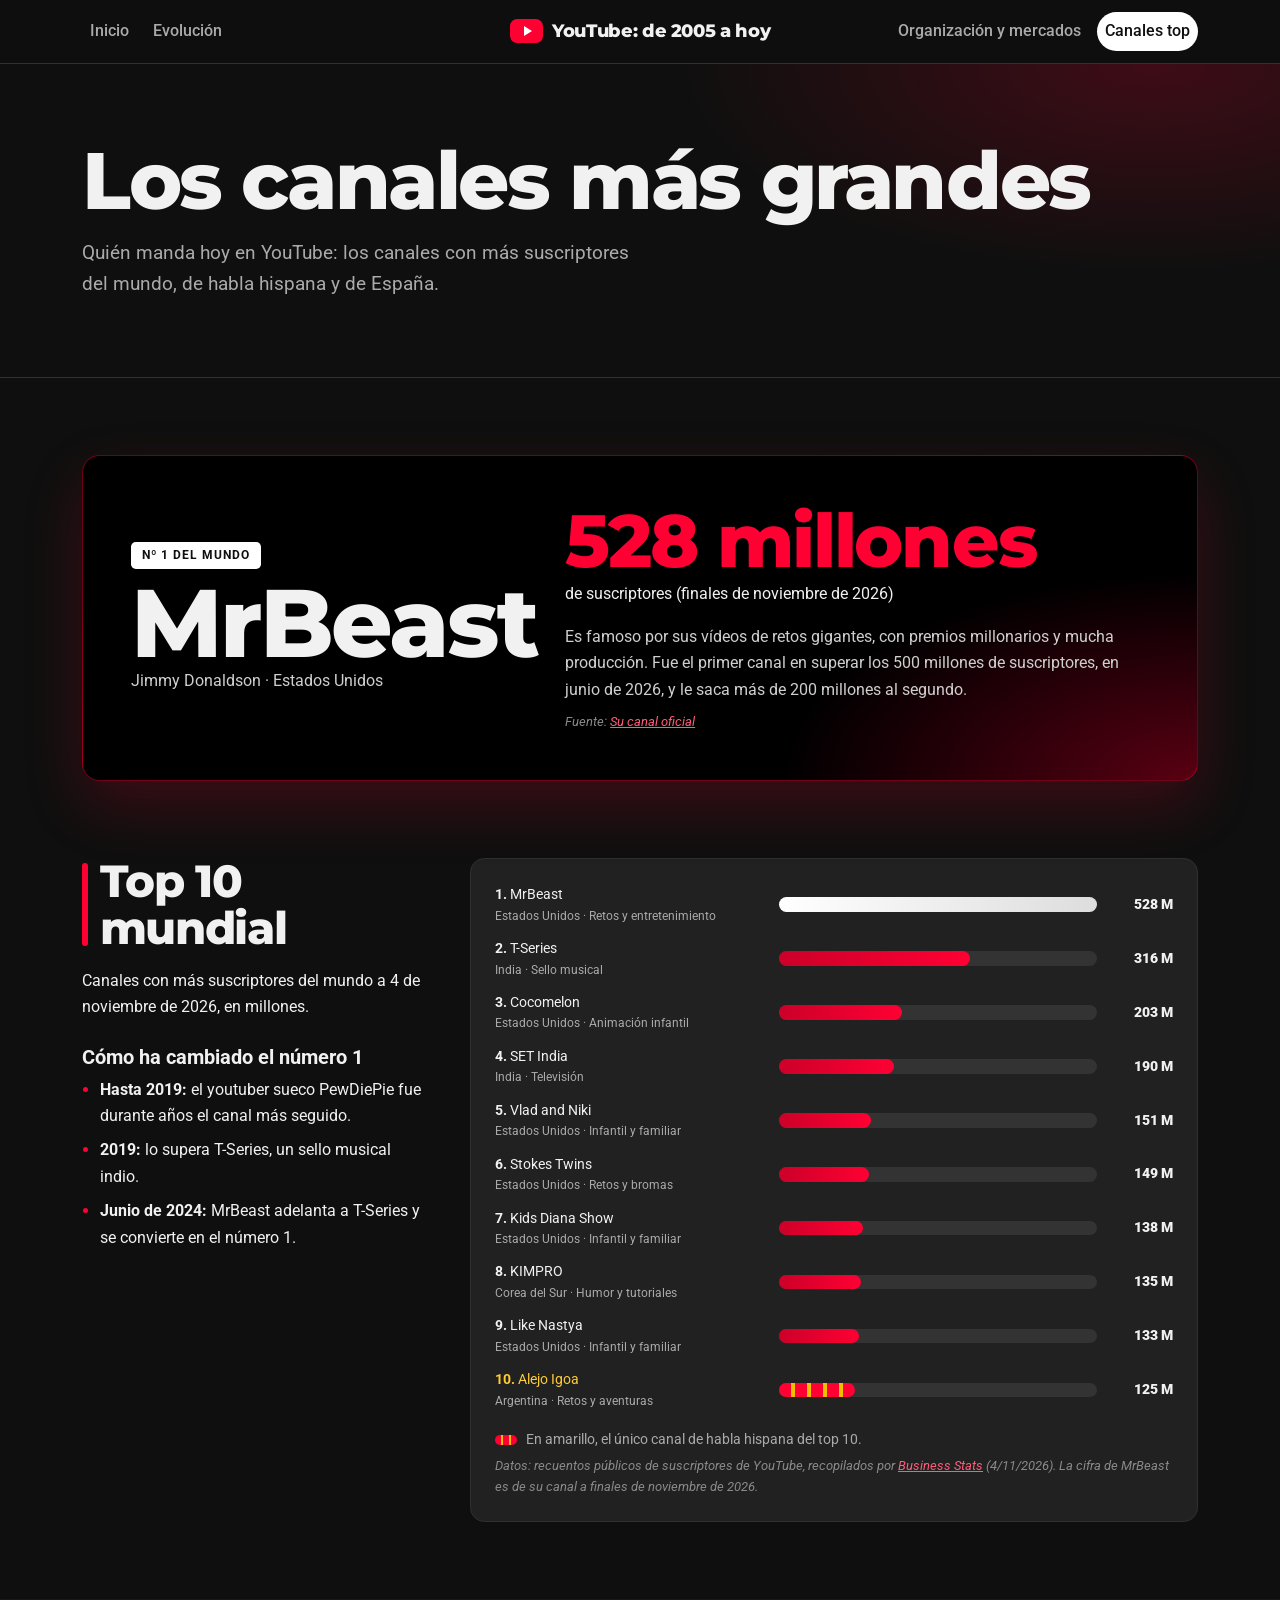
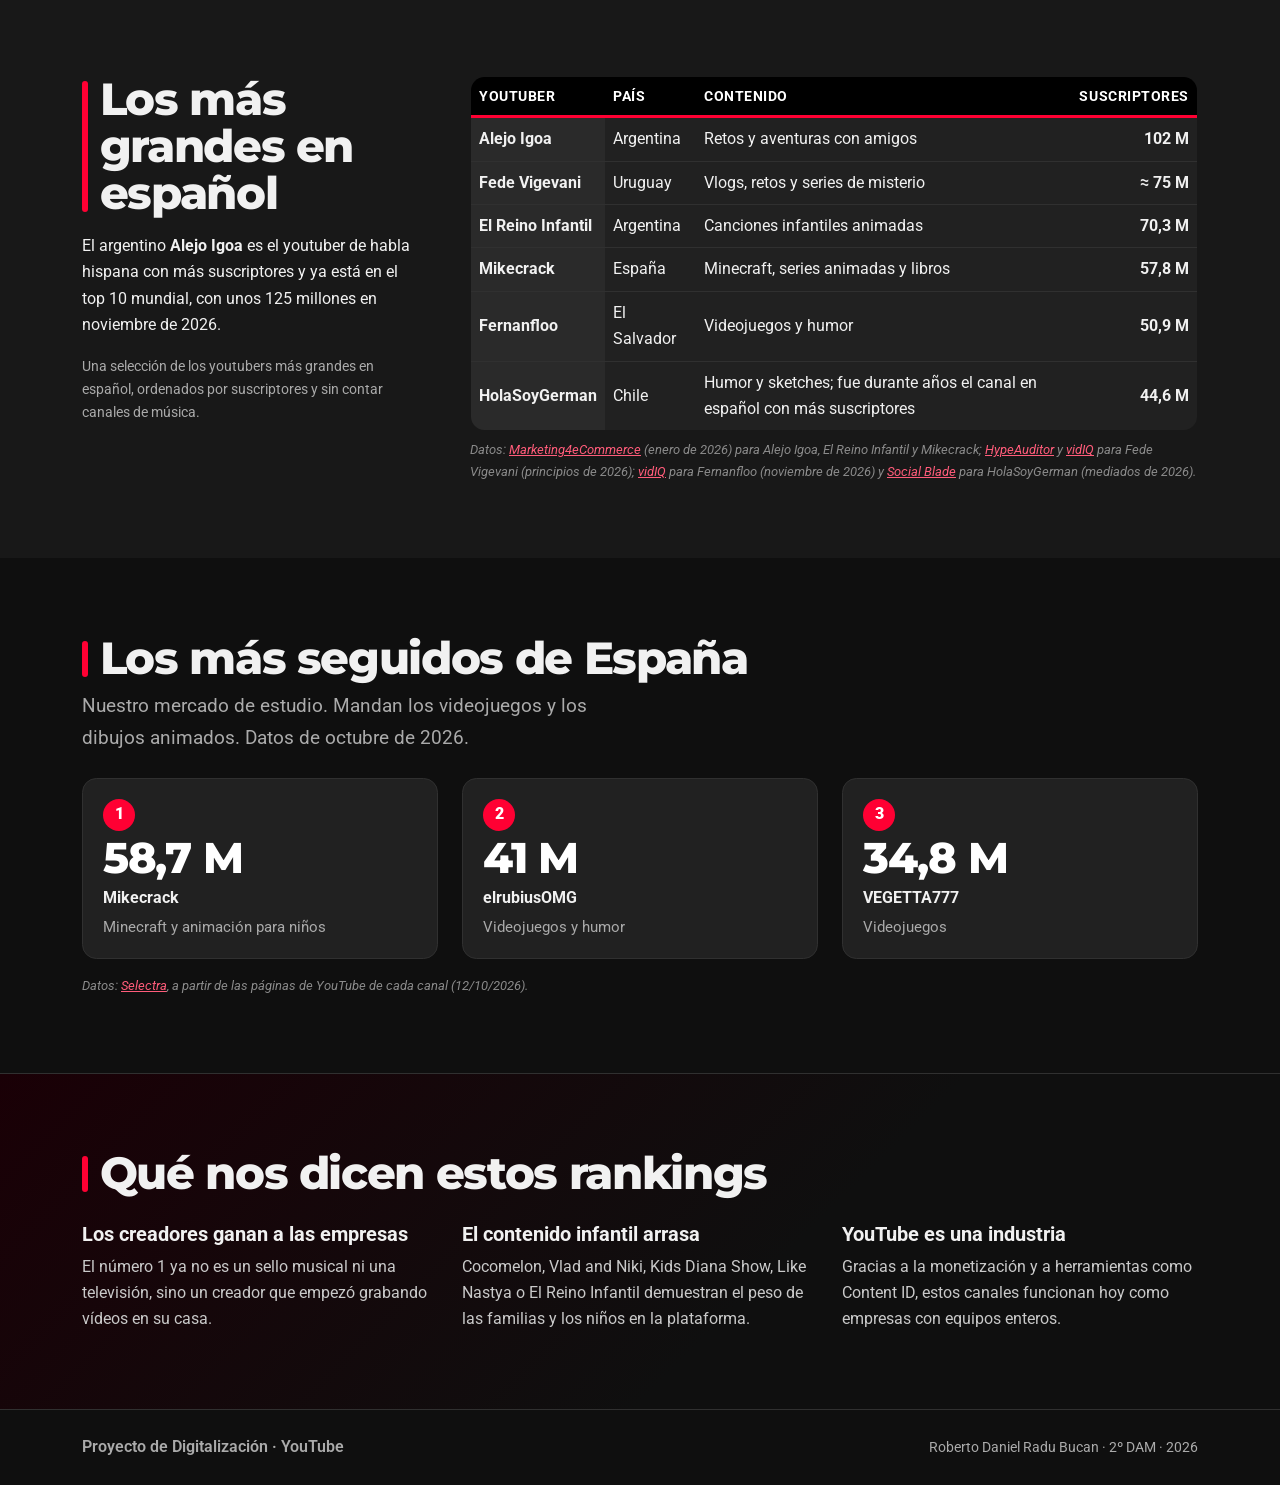
==== commit 7b0a03df: "Cabecera con el logo en el centro y el menú partido en dos nav" ====
--- a/canales.html
+++ b/canales.html
@@ -18,27 +18,32 @@
 <body class="d-flex flex-column min-vh-100">
   <a class="visually-hidden-focusable saltar-contenido" href="#contenido">Saltar al contenido</a>
 
-  <!-- Navegación común. Bootstrap controla el menú plegable en móviles. -->
-  <nav class="navbar navbar-expand-md fixed-top menu-principal" aria-label="Navegación principal">
-    <div class="container">
+  <!-- Cabecera con el logo en el centro y el menú partido en dos <nav>.
+       En móvil los dos menús se pliegan juntos con el mismo botón. -->
+  <header class="navbar navbar-expand-lg fixed-top menu-principal">
+    <div class="container menu-partido">
+      <nav class="collapse navbar-collapse menu-colapsable menu-izquierdo" id="menuIzquierdo" aria-label="Navegación principal (primera parte)">
+        <ul class="navbar-nav gap-lg-2">
+          <li class="nav-item"><a class="nav-link" href="index.html">Inicio</a></li>
+          <li class="nav-item"><a class="nav-link" href="evolucion.html">Evolución</a></li>
+        </ul>
+      </nav>
       <a class="navbar-brand logo" href="index.html">
         <span class="logo-icono" aria-hidden="true"></span> YouTube: de 2005 a hoy
       </a>
+      <nav class="collapse navbar-collapse menu-colapsable menu-derecho" id="menuDerecho" aria-label="Navegación principal (segunda parte)">
+        <ul class="navbar-nav gap-lg-2">
+          <li class="nav-item"><a class="nav-link" href="organizacion.html">Organización y mercados</a></li>
+          <li class="nav-item"><a class="nav-link active" href="canales.html" aria-current="page">Canales top</a></li>
+        </ul>
+      </nav>
       <button class="navbar-toggler" type="button" data-bs-toggle="collapse"
-              data-bs-target="#menuPrincipal" aria-controls="menuPrincipal"
+              data-bs-target=".menu-colapsable" aria-controls="menuIzquierdo menuDerecho"
               aria-expanded="false" aria-label="Mostrar u ocultar la navegación">
         <span class="navbar-toggler-icon"></span>
       </button>
-      <div class="collapse navbar-collapse" id="menuPrincipal">
-        <ul class="navbar-nav ms-auto gap-md-2">
-          <li class="nav-item"><a class="nav-link" href="index.html">Inicio</a></li>
-          <li class="nav-item"><a class="nav-link" href="evolucion.html">Evolución</a></li>
-          <li class="nav-item"><a class="nav-link" href="organizacion.html">Organización y mercados</a></li>
-          <li class="nav-item"><a class="nav-link active" href="canales.html" aria-current="page">Canales top</a></li>
-        </ul>
-      </div>
     </div>
-  </nav>
+  </header>
 
   <main id="contenido" tabindex="-1">
     <header class="cabecera-pagina">
--- a/css/style.css
+++ b/css/style.css
@@ -109,6 +109,26 @@
   border-color: var(--borde);
 }
 
+/* Menú partido: en móvil, logo y botón arriba y los dos menús debajo. */
+.menu-partido .logo           { order: 1; }
+.menu-partido .navbar-toggler { order: 2; }
+.menu-partido .menu-izquierdo { order: 3; }
+.menu-partido .menu-derecho   { order: 4; }
+
+/* En escritorio, tres columnas: menú izquierdo | logo centrado | menú derecho. */
+@media (min-width: 992px) {
+  .menu-principal .menu-partido {
+    display: grid;
+    grid-template-columns: 1fr auto 1fr;
+    align-items: center;
+    gap: 1.5rem;
+  }
+
+  .menu-partido .menu-izquierdo { order: 1; justify-content: flex-start; }
+  .menu-partido .logo           { order: 2; margin: 0; justify-self: center; }
+  .menu-partido .menu-derecho   { order: 3; justify-content: flex-end; }
+}
+
 .menu-principal .navbar-toggler:focus-visible {
   outline: 3px solid var(--rojo);
   outline-offset: 2px;
@@ -756,13 +776,13 @@
   }
 }
 
-@media (max-width: 767.98px) {
+@media (max-width: 991.98px) {
   .menu-principal .navbar-collapse {
-    max-height: calc(100dvh - var(--altura-menu));
+    max-height: calc(50dvh - var(--altura-menu) / 2);
     overflow-y: auto;
   }
 
   .menu-principal .navbar-nav {
-    padding-block: .5rem;
+    padding-block: .25rem;
   }
 }
